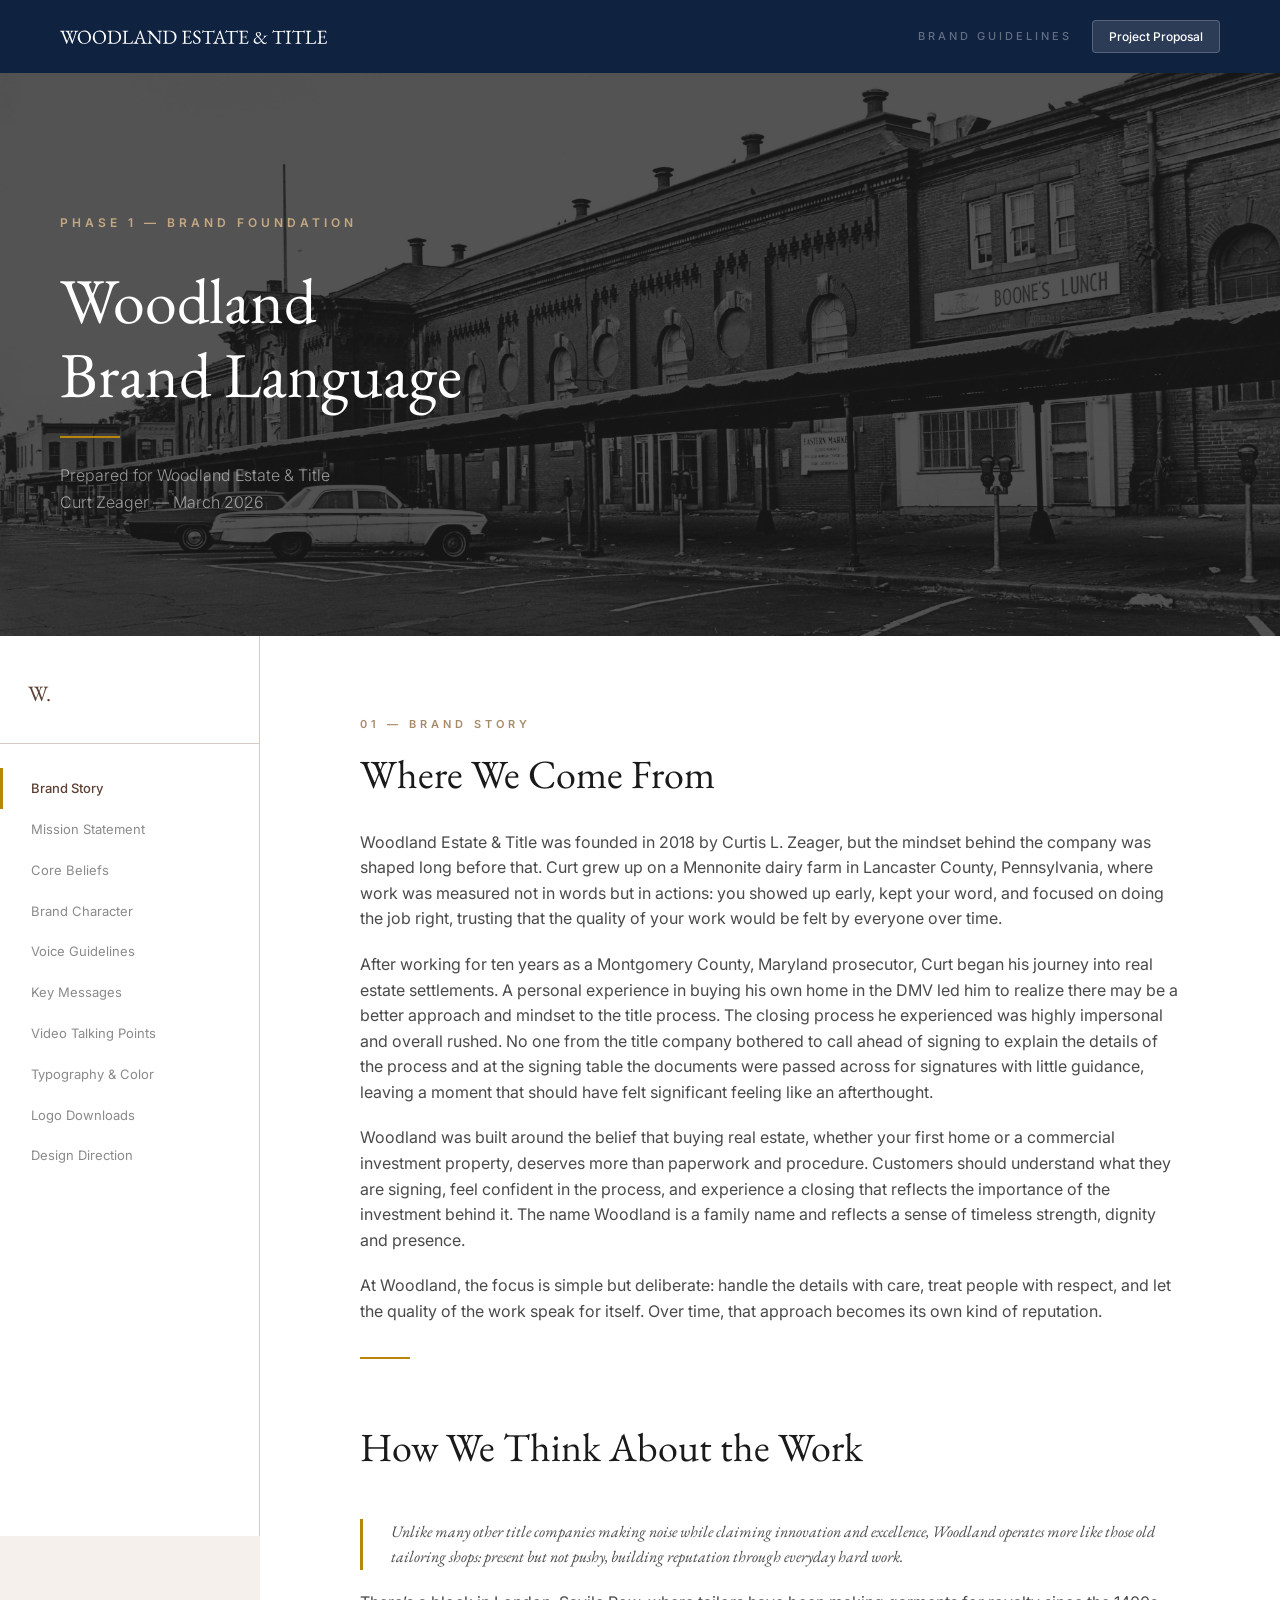
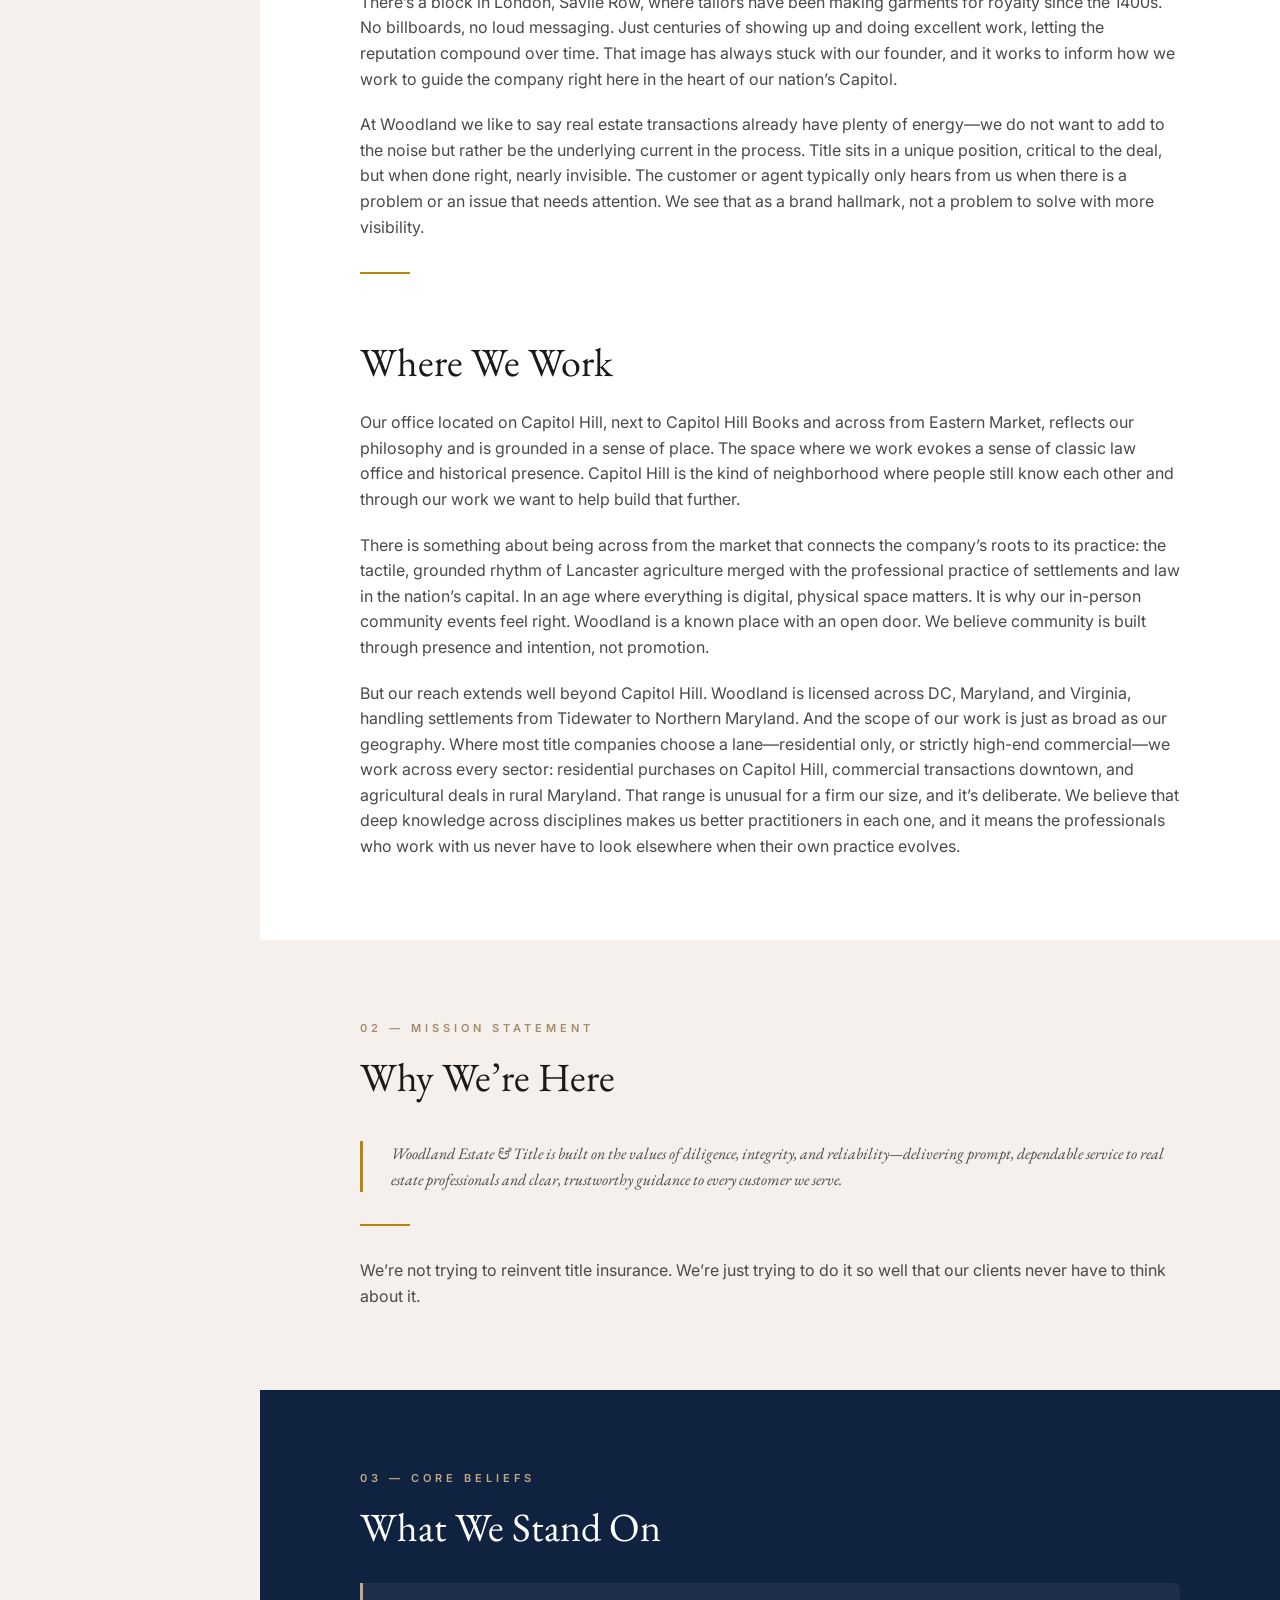
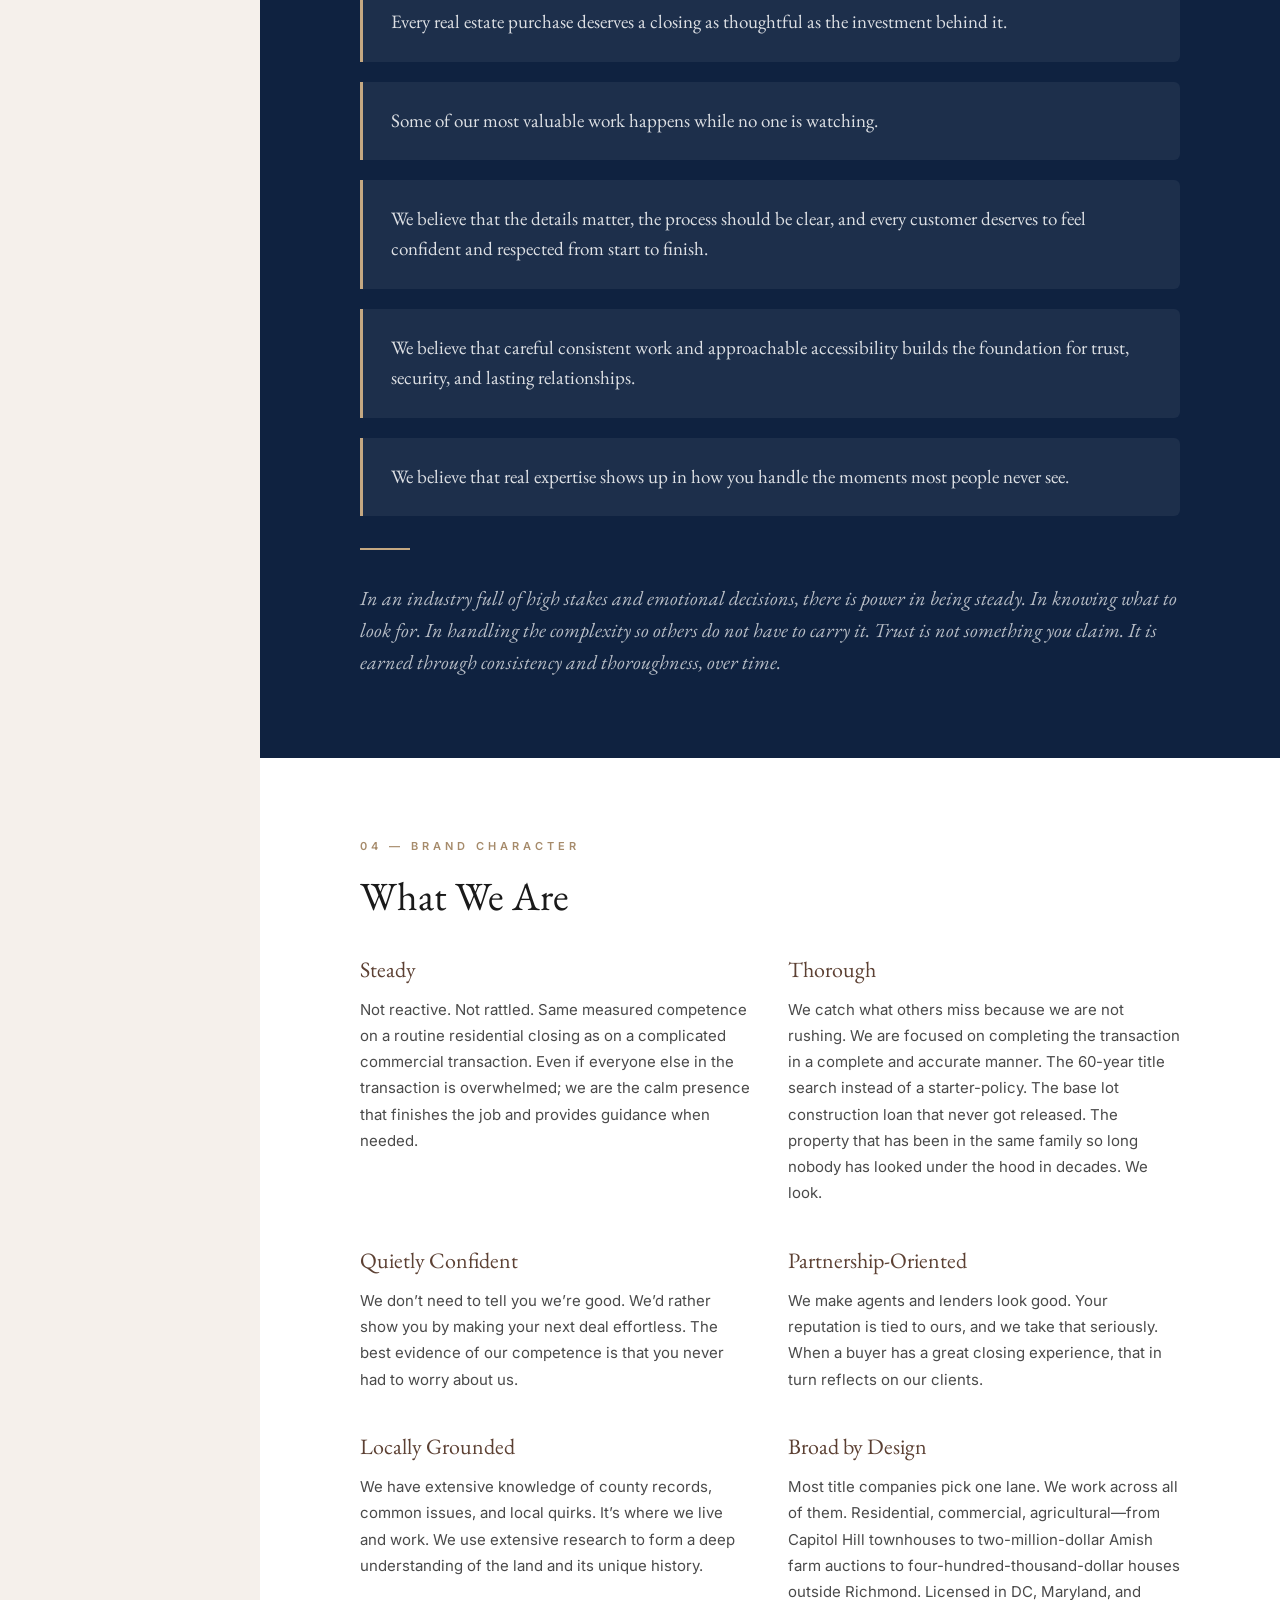
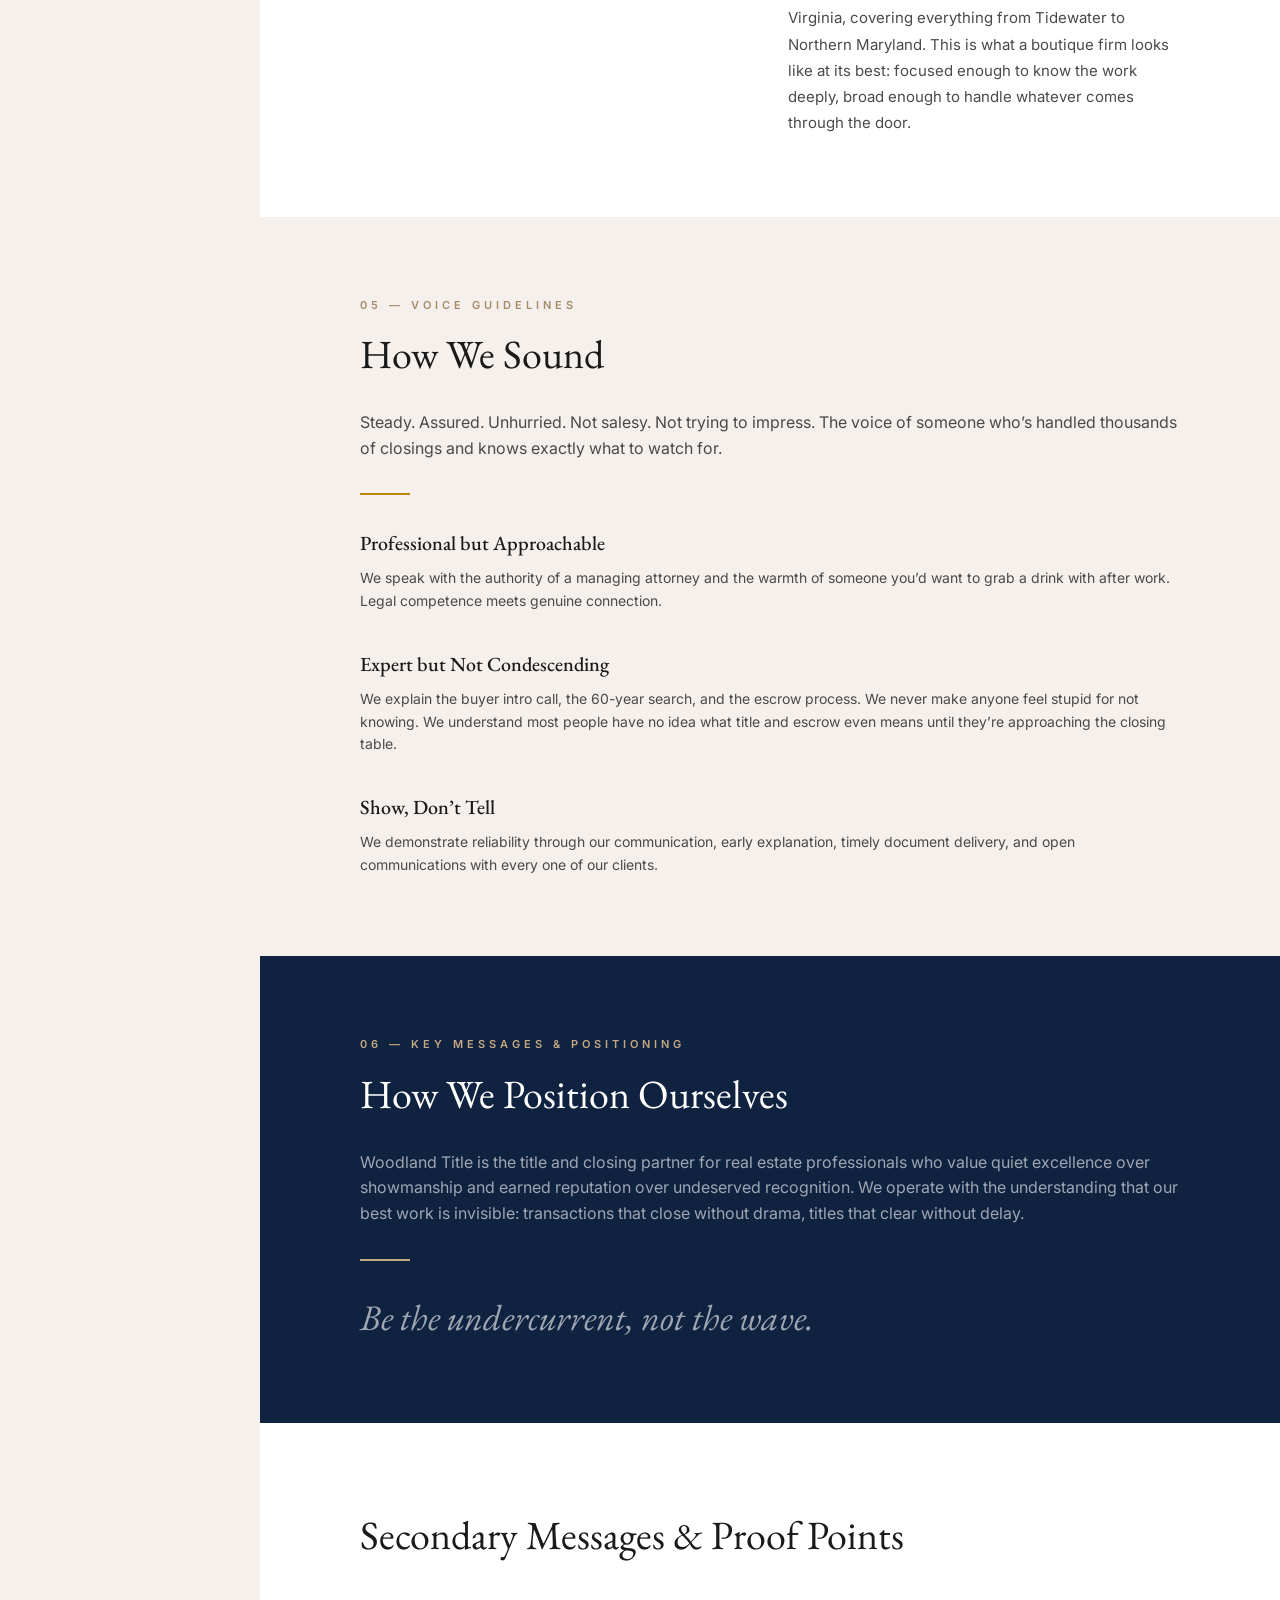
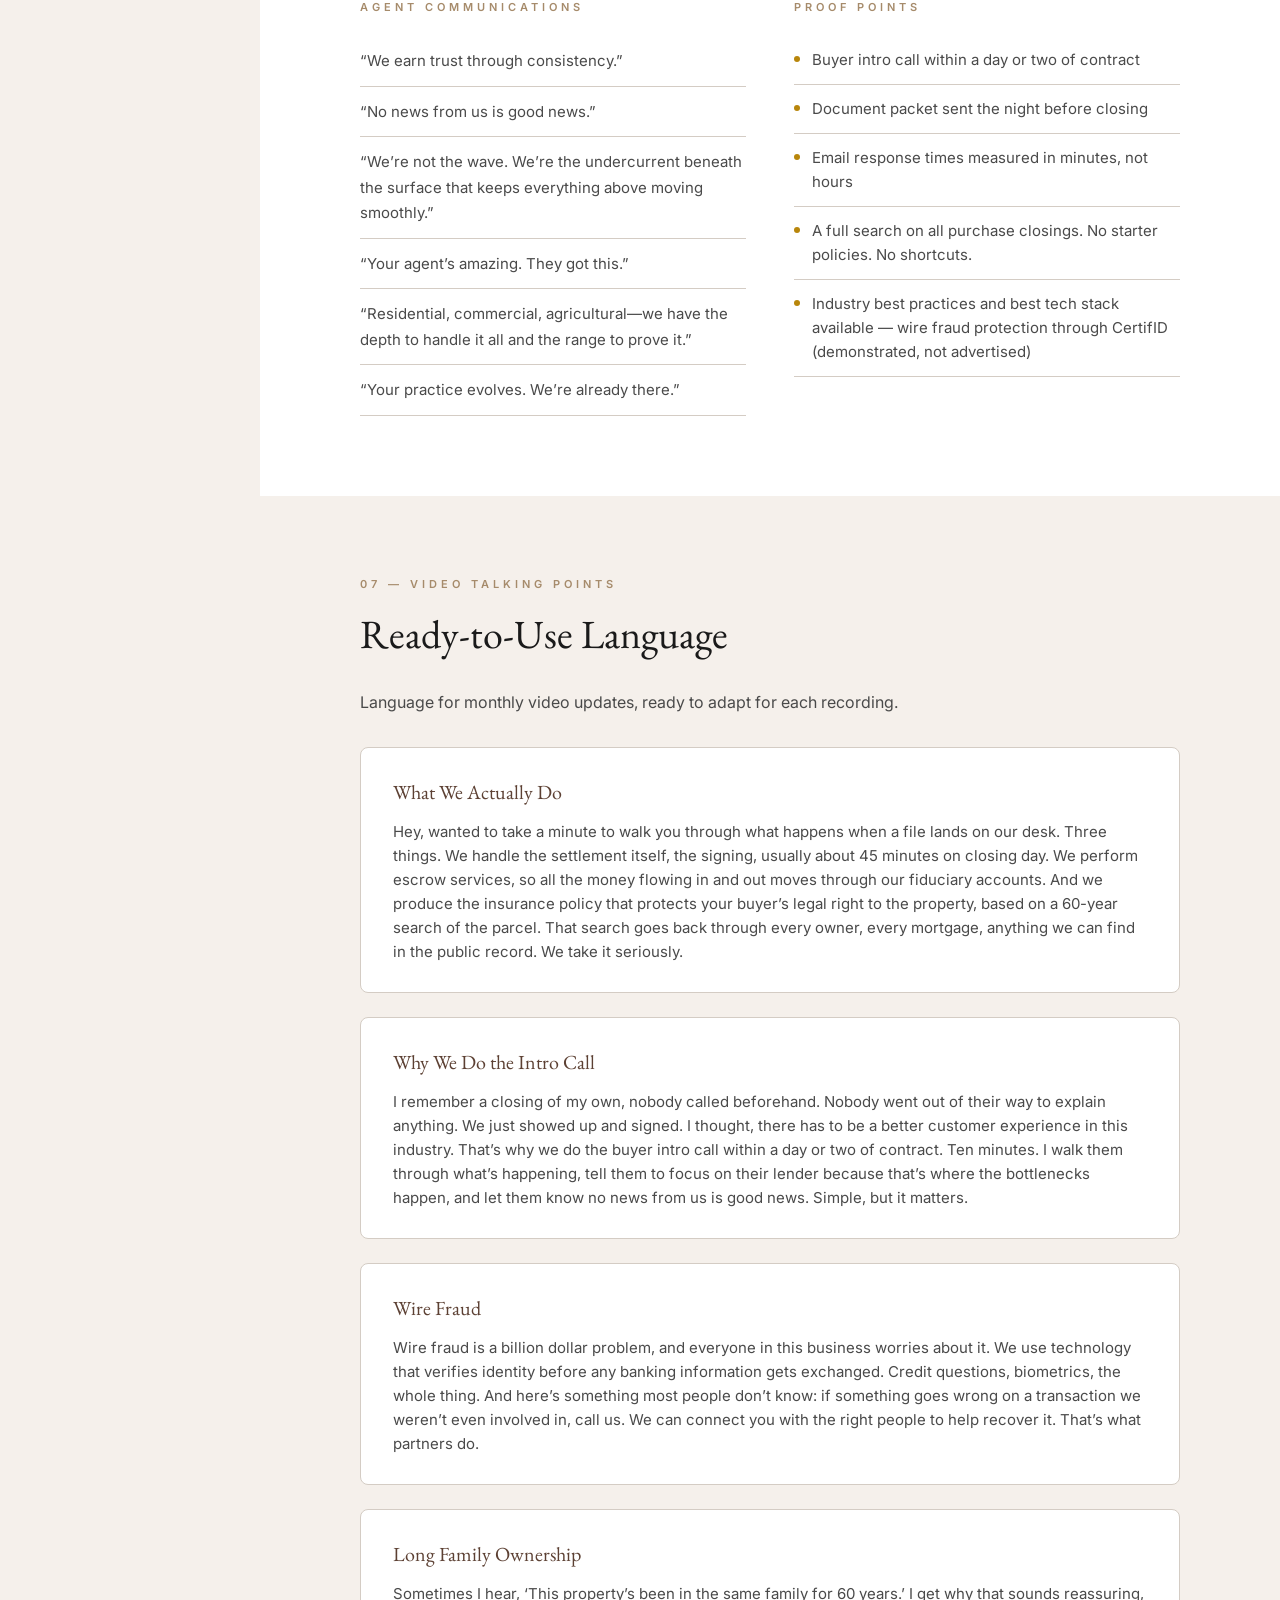
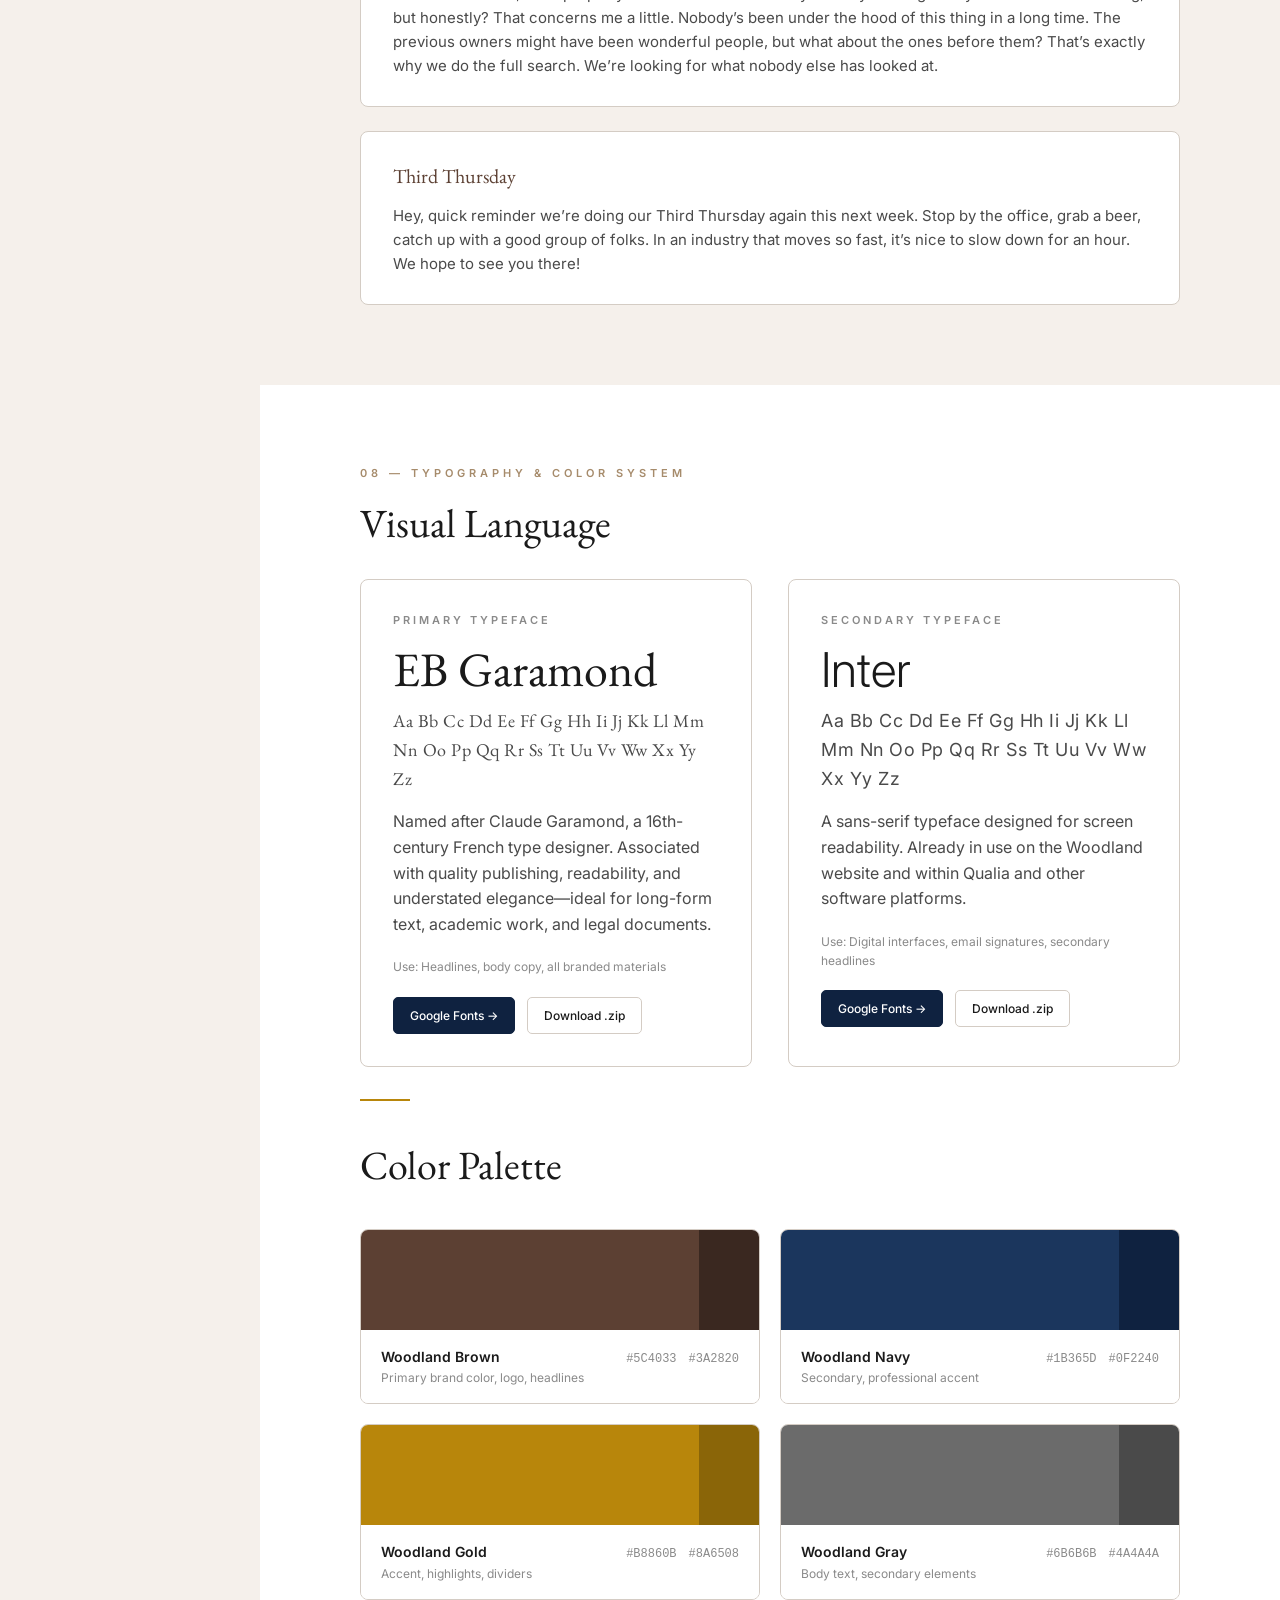
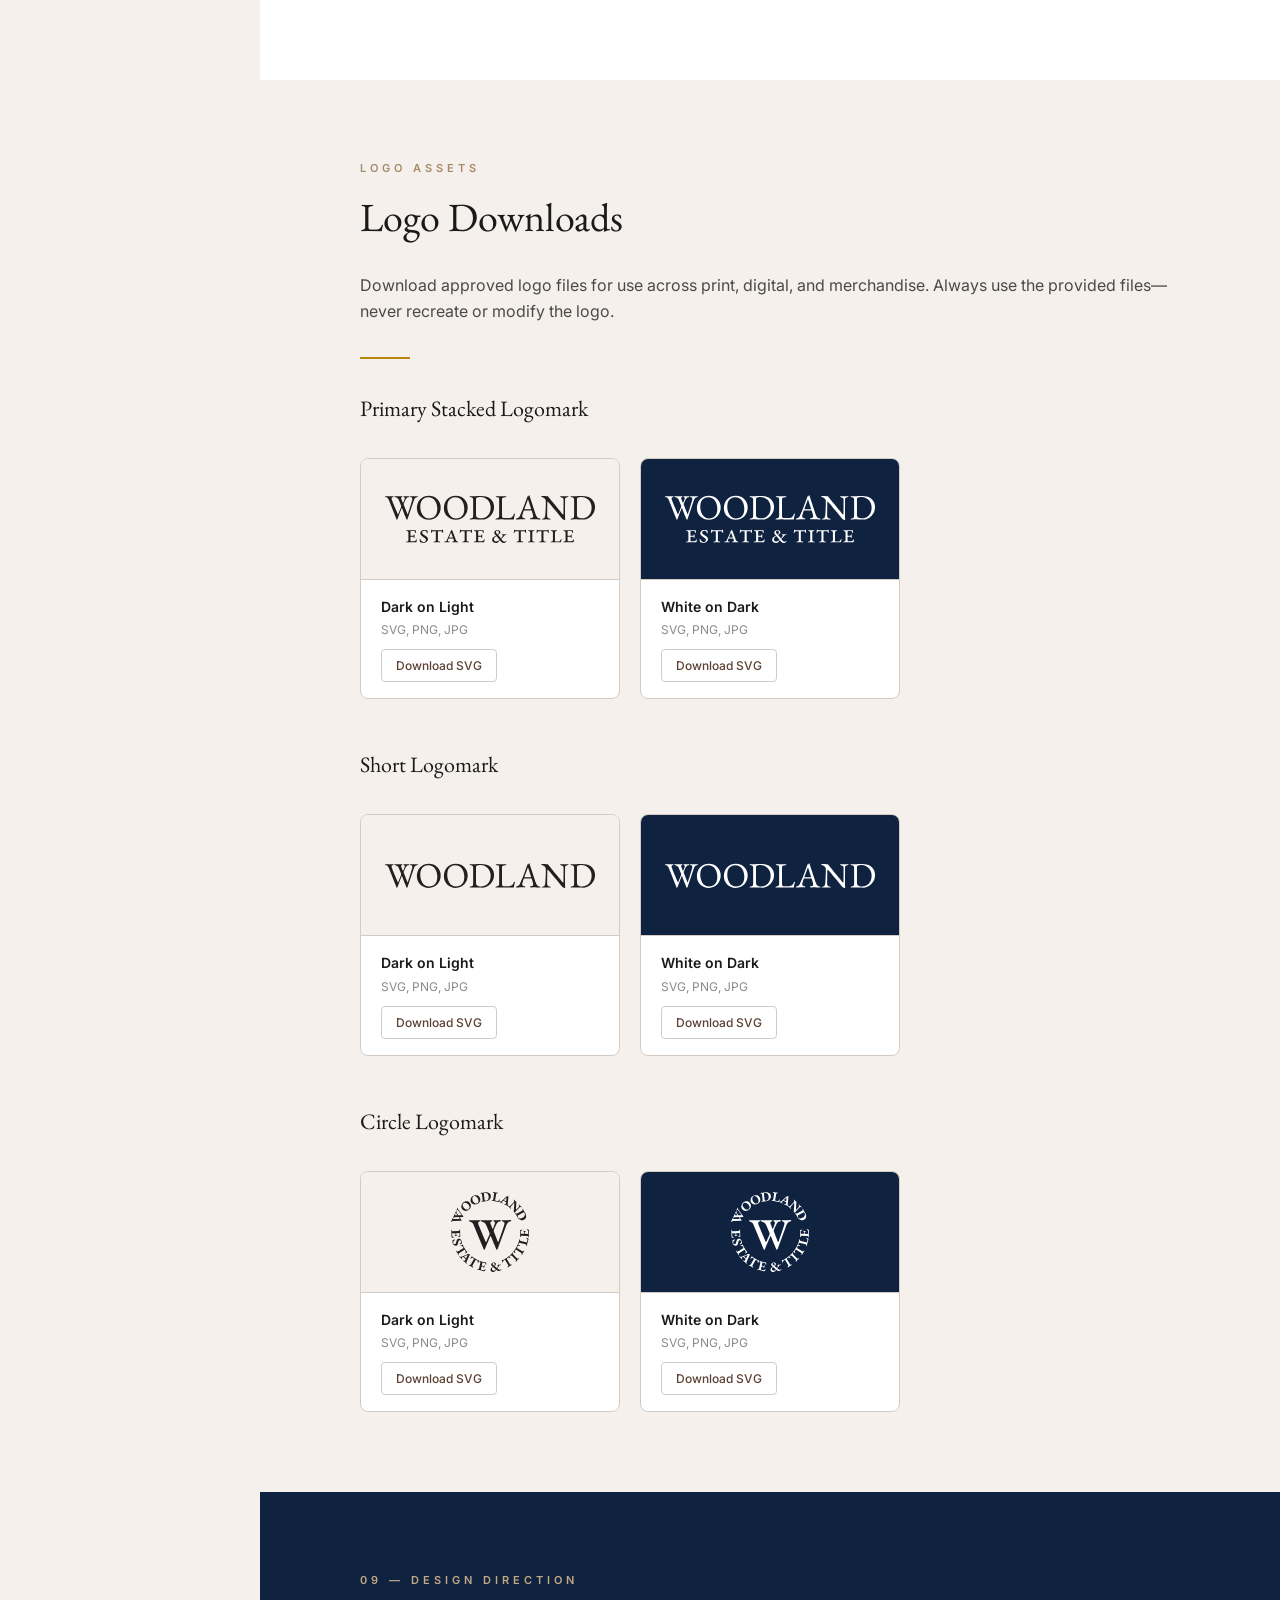
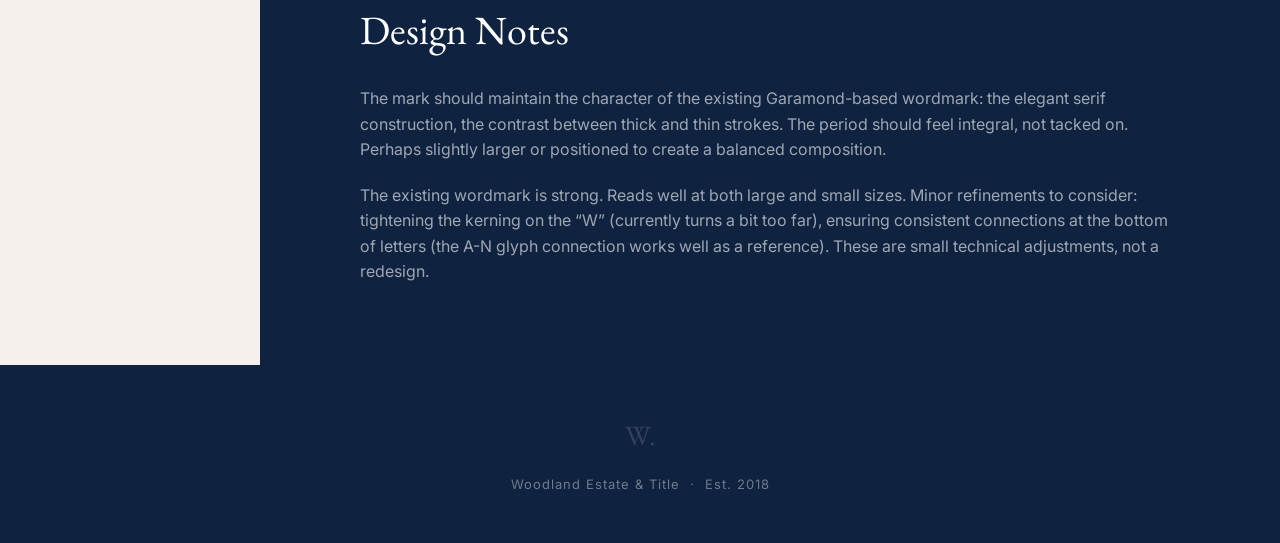
==== brand.html @ 0b13b4d1 "Add brand language page (unlinked)" ====
<!DOCTYPE html>
<html lang="en">
<head>
  <meta charset="UTF-8">
  <meta name="viewport" content="width=device-width, initial-scale=1.0">
  <title>Woodland Brand Language</title>
  <link rel="preconnect" href="https://fonts.googleapis.com">
  <link rel="preconnect" href="https://fonts.gstatic.com" crossorigin>
  <link href="https://fonts.googleapis.com/css2?family=EB+Garamond:ital,wght@0,400;0,500;0,600;0,700;1,400;1,500&family=Inter:wght@300;400;500;600;700&display=swap" rel="stylesheet">
  <style>
    * { margin: 0; padding: 0; box-sizing: border-box; }

    :root {
      --brown: #5C4033;
      --navy: #1B365D;
      --navy-dark: #0F2240;
      --gold: #B8860B;
      --gray: #6B6B6B;
      --bg-cream: #F5F0EB;
      --bg-white: #FFFFFF;
      --bg-dark: #0F2240;
      --bg-warm: #E8E0D8;
      --accent: #C4A882;
      --accent-dark: #A68B6B;
      --text-dark: #1A1A1A;
      --text-medium: #4A4A4A;
      --text-light: #8A8A8A;
      --text-white: #FFFFFF;
      --border: #D4CCC4;
      --serif: 'EB Garamond', Georgia, serif;
      --sans: 'Inter', -apple-system, sans-serif;
      --nav-width: 260px;
      --content-max: 820px;
    }

    html { scroll-behavior: smooth; }

    body {
      font-family: var(--sans);
      color: var(--text-dark);
      background: var(--bg-cream);
      line-height: 1.6;
    }

    /* ─── TOP HEADER ─── */
    .top-header {
      background: var(--bg-dark);
      padding: 20px 60px;
      display: flex;
      align-items: center;
      justify-content: space-between;
    }
    .top-header img {
      height: 14px;
      width: auto;
    }
    .top-header-tag {
      font-size: 11px;
      font-weight: 500;
      letter-spacing: 3px;
      text-transform: uppercase;
      color: rgba(255,255,255,0.35);
    }

    /* ─── HERO ─── */
    .hero {
      position: relative;
      color: var(--text-white);
      padding: 140px 60px 120px;
      overflow: hidden;
      min-height: 480px;
      display: flex;
      align-items: flex-end;
    }
    .hero-bg {
      position: absolute;
      inset: 0;
      background: url('assets/eastern-market.jpeg') center center / cover no-repeat;
      z-index: 0;
    }
    .hero-overlay {
      position: absolute;
      inset: 0;
      background: rgba(26, 26, 26, 0.75);
      z-index: 1;
    }
    .hero-inner {
      max-width: 900px;
      position: relative;
      z-index: 2;
    }
    .hero-tag {
      font-family: var(--sans);
      font-size: 12px;
      font-weight: 600;
      letter-spacing: 4px;
      text-transform: uppercase;
      color: var(--accent);
      margin-bottom: 32px;
    }
    .hero h1 {
      font-family: var(--serif);
      font-size: 64px;
      font-weight: 400;
      line-height: 1.15;
      margin-bottom: 24px;
    }
    .hero-divider {
      width: 60px;
      height: 2px;
      background: var(--gold);
      margin-bottom: 24px;
    }
    .hero-sub {
      font-size: 16px;
      font-weight: 300;
      color: rgba(255,255,255,0.55);
      line-height: 1.7;
    }

    /* ─── LAYOUT ─── */
    .page-wrap {
      display: flex;
      min-height: 100vh;
    }

    /* ─── SIDE NAV ─── */
    .side-nav {
      width: var(--nav-width);
      flex-shrink: 0;
      background: var(--bg-white);
      border-right: 1px solid var(--border);
      position: sticky;
      top: 0;
      height: 100vh;
      overflow-y: auto;
      padding: 40px 0;
    }
    .side-nav-brand {
      padding: 0 28px 32px;
      border-bottom: 1px solid var(--border);
      margin-bottom: 24px;
    }
    .side-nav-brand span {
      font-family: var(--serif);
      font-size: 22px;
      color: var(--brown);
    }
    .side-nav a {
      display: block;
      padding: 10px 28px;
      font-size: 13px;
      font-weight: 400;
      color: var(--text-light);
      text-decoration: none;
      transition: color 0.2s, border-left 0.2s;
      border-left: 3px solid transparent;
    }
    .side-nav a:hover {
      color: var(--text-dark);
    }
    .side-nav a.active {
      color: var(--brown);
      font-weight: 500;
      border-left-color: var(--gold);
    }

    /* ─── MAIN CONTENT ─── */
    .main-content {
      flex: 1;
      min-width: 0;
    }

    /* ─── SECTIONS ─── */
    .section {
      padding: 80px 60px;
    }
    .section-inner {
      max-width: var(--content-max);
      margin: 0 auto;
    }
    .section-alt {
      background: var(--bg-white);
    }
    .section-dark {
      background: var(--bg-dark);
      color: var(--text-white);
    }
    .section-warm {
      background: var(--bg-warm);
    }
    .section-tag {
      font-size: 11px;
      font-weight: 600;
      letter-spacing: 4px;
      text-transform: uppercase;
      color: var(--accent-dark);
      margin-bottom: 16px;
    }
    .section-dark .section-tag {
      color: var(--accent);
    }
    .section h2 {
      font-family: var(--serif);
      font-size: 40px;
      font-weight: 400;
      line-height: 1.2;
      margin-bottom: 32px;
      color: var(--text-dark);
    }
    .section-dark h2 {
      color: var(--text-white);
    }
    .section h3 {
      font-family: var(--serif);
      font-size: 40px;
      font-weight: 400;
      margin-bottom: 16px;
      color: var(--text-dark);
    }
    .section-dark h3 {
      color: var(--text-white);
    }
    .section p {
      font-size: 16px;
      line-height: 1.6;
      color: var(--text-medium);
      margin-bottom: 20px;
    }
    .section-dark p {
      color: rgba(255,255,255,0.6);
    }
    .section p:last-child {
      margin-bottom: 0;
    }

    .divider {
      width: 50px;
      height: 2px;
      background: var(--gold);
      margin: 32px 0;
    }
    .section-dark .divider {
      background: var(--accent);
    }

    /* ─── SUBSECTIONS ─── */
    .subsection {
      margin-top: 56px;
    }
    .subsection:first-of-type {
      margin-top: 0;
    }

    /* ─── PULL QUOTE ─── */
    .pull-quote {
      font-family: var(--serif);
      font-size: 34px;
      font-style: italic;
      line-height: 1.5;
      color: var(--brown);
      border-left: 3px solid var(--gold);
      padding-left: 28px;
      margin: 40px 0;
    }
    .section-dark .pull-quote {
      color: var(--accent);
      border-left-color: var(--accent);
    }

    /* ─── BELIEF CARDS ─── */
    .belief-card {
      background: rgba(255,255,255,0.06);
      border-left: 3px solid var(--accent);
      padding: 24px 28px;
      margin-bottom: 20px;
      border-radius: 0 6px 6px 0;
    }
    .belief-card p {
      font-family: var(--serif);
      font-size: 19px;
      line-height: 1.6;
      color: rgba(255,255,255,0.85);
      margin: 0;
    }

    /* ─── CHARACTER GRID ─── */
    .char-grid {
      display: grid;
      grid-template-columns: 1fr 1fr;
      gap: 36px;
      margin-top: 32px;
    }
    .char-card h4 {
      font-family: var(--serif);
      font-size: 22px;
      font-weight: 400;
      color: var(--brown);
      margin-bottom: 10px;
    }
    .char-card p {
      font-size: 15px;
      line-height: 1.75;
      color: var(--text-medium);
      margin: 0;
    }

    /* ─── NOT CARDS ─── */
    .not-grid {
      display: grid;
      grid-template-columns: 1fr 1fr 1fr;
      gap: 28px;
      margin-top: 32px;
    }
    .not-card {
      background: var(--bg-white);
      border: 1px solid var(--border);
      border-radius: 8px;
      padding: 32px 28px;
    }
    .not-card h4 {
      font-family: var(--serif);
      font-size: 20px;
      font-weight: 400;
      color: var(--brown);
      margin-bottom: 12px;
    }
    .not-card p {
      font-size: 15px;
      line-height: 1.75;
      color: var(--text-medium);
      margin: 0;
    }

    /* ─── VOICE PRINCIPLES ─── */
    .voice-principle {
      margin-bottom: 36px;
    }
    .voice-principle:last-child {
      margin-bottom: 0;
    }
    .voice-principle h4 {
      font-family: var(--serif);
      font-size: 20px;
      font-weight: 500;
      color: var(--text-dark);
      margin-bottom: 8px;
    }
    .voice-principle p {
      font-size: 14px;
      margin: 0;
    }

    /* ─── VOCAB TABLE ─── */
    .vocab-table {
      width: 100%;
      border-collapse: collapse;
      margin-top: 24px;
    }
    .vocab-table th {
      text-align: left;
      font-size: 11px;
      font-weight: 600;
      letter-spacing: 3px;
      text-transform: uppercase;
      color: var(--text-light);
      padding: 12px 0;
      border-bottom: 2px solid var(--border);
    }
    .vocab-table td {
      padding: 16px 0;
      border-bottom: 1px solid var(--border);
      font-size: 15px;
    }
    .vocab-table td:first-child {
      color: var(--text-light);
      text-decoration: line-through;
      padding-right: 40px;
    }
    .vocab-table td:last-child {
      color: var(--brown);
      font-weight: 500;
    }
    .vocab-table .arrow {
      color: var(--gold);
      padding: 16px 20px;
      border-bottom: 1px solid var(--border);
      font-size: 14px;
    }

    /* ─── POSITIONING LINES ─── */
    .pos-line {
      font-family: var(--serif);
      font-size: 24px;
      line-height: 1.5;
      color: rgba(255,255,255,0.85);
      padding: 16px 0;
      border-bottom: 1px solid rgba(255,255,255,0.08);
    }
    .pos-line:last-child {
      border-bottom: none;
    }

    /* ─── SECONDARY / PROOF ─── */
    .two-col {
      display: grid;
      grid-template-columns: 1fr 1fr;
      gap: 48px;
      margin-top: 32px;
    }
    .msg-item {
      font-size: 15px;
      color: var(--text-medium);
      padding: 12px 0;
      border-bottom: 1px solid var(--border);
      line-height: 1.7;
    }
    .proof-item {
      display: flex;
      align-items: flex-start;
      gap: 12px;
      padding: 12px 0;
      font-size: 15px;
      color: var(--text-medium);
      border-bottom: 1px solid var(--border);
      line-height: 1.6;
    }
    .proof-dot {
      width: 6px;
      height: 6px;
      background: var(--gold);
      border-radius: 50%;
      flex-shrink: 0;
      margin-top: 8px;
    }

    /* ─── VIDEO CARDS ─── */
    .video-cards {
      display: flex;
      flex-direction: column;
      gap: 24px;
      margin-top: 32px;
    }
    .video-card {
      background: var(--bg-white);
      border: 1px solid var(--border);
      border-radius: 8px;
      padding: 28px 32px;
    }
    .video-card h4 {
      font-family: var(--serif);
      font-size: 20px;
      font-weight: 400;
      color: var(--brown);
      margin-bottom: 12px;
    }
    .video-card p {
      font-size: 15px;
      line-height: 1.6;
      color: var(--text-medium);
      margin: 0;
    }

    /* ─── TYPOGRAPHY SPECIMENS ─── */
    .type-grid {
      display: grid;
      grid-template-columns: 1fr 1fr;
      gap: 36px;
    }
    .type-specimen {
      background: var(--bg-white);
      border: 1px solid var(--border);
      border-radius: 8px;
      padding: 32px;
    }
    .type-specimen-name {
      font-size: 11px;
      font-weight: 600;
      letter-spacing: 3px;
      text-transform: uppercase;
      color: var(--text-light);
      margin-bottom: 12px;
    }
    .type-specimen-sample {
      font-size: 48px;
      line-height: 1.2;
      color: var(--text-dark);
      margin-bottom: 8px;
    }
    .type-specimen-alphabet {
      font-size: 18px;
      line-height: 1.6;
      color: var(--text-medium);
      margin-bottom: 16px;
      letter-spacing: 0.5px;
    }
    .type-specimen-body {
      font-size: 15px;
      line-height: 1.6;
      color: var(--text-medium);
    }
    .type-specimen-actions {
      display: flex;
      gap: 12px;
      margin-top: 20px;
    }
    .type-btn {
      display: inline-flex;
      align-items: center;
      gap: 6px;
      font-size: 12px;
      font-weight: 500;
      text-decoration: none;
      padding: 8px 16px;
      border-radius: 5px;
      transition: background 0.2s, border-color 0.2s;
    }
    .type-btn-primary {
      background: var(--bg-dark);
      color: var(--text-white);
      border: 1px solid var(--bg-dark);
    }
    .type-btn-primary:hover {
      background: var(--navy);
    }
    .type-btn-secondary {
      background: transparent;
      color: var(--text-dark);
      border: 1px solid var(--border);
    }
    .type-btn-secondary:hover {
      border-color: var(--text-medium);
    }

    /* ─── COLOR SWATCHES ─── */
    .color-grid {
      display: grid;
      grid-template-columns: 1fr 1fr;
      gap: 20px;
      margin-top: 32px;
    }
    .color-swatch {
      border-radius: 8px;
      overflow: hidden;
      border: 1px solid var(--border);
    }
    .color-swatch-blocks {
      display: flex;
    }
    .color-swatch-primary {
      flex: 1;
      height: 100px;
      cursor: pointer;
      position: relative;
      transition: opacity 0.15s;
    }
    .color-swatch-primary:hover { opacity: 0.85; }
    .color-swatch-dark {
      width: 60px;
      height: 100px;
      cursor: pointer;
      position: relative;
      transition: opacity 0.15s;
    }
    .color-swatch-dark:hover { opacity: 0.85; }
    .color-swatch-primary .copied-tip,
    .color-swatch-dark .copied-tip {
      position: absolute;
      top: 50%;
      left: 50%;
      transform: translate(-50%, -50%);
      background: rgba(255,255,255,0.95);
      color: var(--text-dark);
      font-size: 11px;
      font-weight: 600;
      padding: 4px 10px;
      border-radius: 4px;
      opacity: 0;
      pointer-events: none;
      transition: opacity 0.2s;
    }
    .color-swatch-primary .copied-tip.show,
    .color-swatch-dark .copied-tip.show {
      opacity: 1;
    }
    .color-swatch-info {
      background: var(--bg-white);
      padding: 16px 20px;
      display: flex;
      justify-content: space-between;
      align-items: baseline;
    }
    .color-swatch-name {
      font-weight: 600;
      font-size: 14px;
      color: var(--text-dark);
    }
    .color-swatch-use {
      font-size: 12px;
      color: var(--text-light);
    }
    .color-swatch-hexes {
      text-align: right;
      display: flex;
      gap: 12px;
    }
    .color-swatch-hex {
      font-size: 12px;
      color: var(--text-light);
      font-family: 'SF Mono', 'Fira Code', monospace;
      cursor: pointer;
    }
    .color-swatch-hex:hover {
      color: var(--text-dark);
    }

    /* ─── LOGO DOWNLOADS ─── */
    .download-grid {
      display: grid;
      grid-template-columns: 1fr 1fr 1fr;
      gap: 20px;
      margin-top: 32px;
    }
    .download-card {
      background: var(--bg-white);
      border: 1px solid var(--border);
      border-radius: 8px;
      overflow: hidden;
      transition: box-shadow 0.2s;
    }
    .download-card:hover {
      box-shadow: 0 4px 16px rgba(0,0,0,0.08);
    }
    .download-preview {
      height: 120px;
      display: flex;
      align-items: center;
      justify-content: center;
      font-family: var(--serif);
      font-size: 14px;
      color: var(--text-light);
    }
    .download-preview.dark-bg {
      background: var(--bg-dark);
      color: rgba(255,255,255,0.4);
    }
    .download-preview.light-bg {
      background: var(--bg-cream);
    }
    .download-info {
      padding: 16px 20px;
      border-top: 1px solid var(--border);
    }
    .download-info h4 {
      font-size: 14px;
      font-weight: 600;
      color: var(--text-dark);
      margin-bottom: 4px;
    }
    .download-info p {
      font-size: 12px;
      color: var(--text-light);
      margin: 0;
      line-height: 1.4;
    }
    .download-btn {
      display: inline-block;
      margin-top: 10px;
      font-size: 12px;
      font-weight: 500;
      color: var(--brown);
      text-decoration: none;
      border: 1px solid var(--border);
      padding: 6px 14px;
      border-radius: 4px;
      transition: background 0.2s, border-color 0.2s;
    }
    .download-btn:hover {
      background: var(--bg-cream);
      border-color: var(--brown);
    }

    /* ─── FOOTER ─── */
    .footer {
      background: var(--bg-dark);
      color: rgba(255,255,255,0.4);
      text-align: center;
      padding: 48px 60px;
      font-size: 13px;
      letter-spacing: 1px;
    }
    .footer-mark {
      font-family: var(--serif);
      font-size: 28px;
      color: rgba(255,255,255,0.15);
      margin-bottom: 16px;
    }

    /* ─── RESPONSIVE ─── */
    @media (max-width: 1024px) {
      .top-header { padding: 16px 24px; }
      .side-nav { display: none; }
      .section { padding: 60px 32px; }
      .hero { padding: 80px 32px 72px; }
      .hero h1 { font-size: 44px; }
      .hero-mark { font-size: 180px; right: 20px; }
      .char-grid { grid-template-columns: 1fr; }
      .not-grid { grid-template-columns: 1fr; }
      .two-col { grid-template-columns: 1fr; }
      .type-grid { grid-template-columns: 1fr; }
      .color-grid { grid-template-columns: 1fr; }
      .download-grid { grid-template-columns: 1fr; }
    }
  </style>
</head>
<body>

  <!-- ─── TOP HEADER ─── -->
  <div class="top-header">
    <img src="assets/woodland-logo-full.svg" alt="Woodland Estate & Title">
    <div style="display: flex; align-items: center; gap: 20px;">
      <span class="top-header-tag">Brand Guidelines</span>
      <a href="https://woodlandtitleproposal.netlify.app/" target="_blank" style="font-size: 12px; font-weight: 500; color: var(--text-white); background: rgba(255,255,255,0.12); border: 1px solid rgba(255,255,255,0.2); padding: 6px 16px; border-radius: 4px; text-decoration: none; transition: background 0.2s;">Project Proposal</a>
    </div>
  </div>

  <!-- ─── HERO ─── -->
  <header class="hero">
    <div class="hero-bg"></div>
    <div class="hero-overlay"></div>
    <div class="hero-inner">
      <div class="hero-tag">Phase 1 &mdash; Brand Foundation</div>
      <h1>Woodland<br>Brand Language</h1>
      <div class="hero-divider"></div>
      <p class="hero-sub">Prepared for Woodland Estate &amp; Title<br>Curt Zeager &mdash; March 2026</p>
    </div>
  </header>

  <div class="page-wrap">

    <!-- ─── SIDE NAV ─── -->
    <nav class="side-nav">
      <div class="side-nav-brand"><span>W.</span></div>
      <a href="#brand-story" class="active">Brand Story</a>
      <a href="#mission">Mission Statement</a>
      <a href="#beliefs">Core Beliefs</a>
      <a href="#character">Brand Character</a>
      <a href="#voice">Voice Guidelines</a>
      <a href="#positioning">Key Messages</a>
      <a href="#video">Video Talking Points</a>
      <a href="#typography">Typography &amp; Color</a>
      <a href="#logos">Logo Downloads</a>
      <a href="#design-direction">Design Direction</a>
    </nav>

    <!-- ─── MAIN ─── -->
    <main class="main-content">

      <!-- ─── 1. BRAND STORY ─── -->
      <section id="brand-story" class="section section-alt">
        <div class="section-inner">
          <div class="section-tag">01 &mdash; Brand Story</div>
          <h2>Where We Come From</h2>
          <p>Woodland Estate &amp; Title was founded in 2018 by Curtis L. Zeager, but the mindset behind the company was shaped long before that. Curt grew up on a Mennonite dairy farm in Lancaster County, Pennsylvania, where work was measured not in words but in actions: you showed up early, kept your word, and focused on doing the job right, trusting that the quality of your work would be felt by everyone over time.</p>
          <p>After working for ten years as a Montgomery County, Maryland prosecutor, Curt began his journey into real estate settlements. A personal experience in buying his own home in the DMV led him to realize there may be a better approach and mindset to the title process. The closing process he experienced was highly impersonal and overall rushed. No one from the title company bothered to call ahead of signing to explain the details of the process and at the signing table the documents were passed across for signatures with little guidance, leaving a moment that should have felt significant feeling like an afterthought.</p>
          <p>Woodland was built around the belief that buying real estate, whether your first home or a commercial investment property, deserves more than paperwork and procedure. Customers should understand what they are signing, feel confident in the process, and experience a closing that reflects the importance of the investment behind it. The name Woodland is a family name and reflects a sense of timeless strength, dignity and presence.</p>
          <p>At Woodland, the focus is simple but deliberate: handle the details with care, treat people with respect, and let the quality of the work speak for itself. Over time, that approach becomes its own kind of reputation.</p>

          <div class="divider"></div>

          <div class="subsection">
            <h3>How We Think About the Work</h3>
            <p class="pull-quote">Unlike many other title companies making noise while claiming innovation and excellence, Woodland operates more like those old tailoring shops: present but not pushy, building reputation through everyday hard work.</p>
            <p>There&rsquo;s a block in London, Savile Row, where tailors have been making garments for royalty since the 1400s. No billboards, no loud messaging. Just centuries of showing up and doing excellent work, letting the reputation compound over time. That image has always stuck with our founder, and it works to inform how we work to guide the company right here in the heart of our nation&rsquo;s Capitol.</p>
            <p>At Woodland we like to say real estate transactions already have plenty of energy&mdash;we do not want to add to the noise but rather be the underlying current in the process. Title sits in a unique position, critical to the deal, but when done right, nearly invisible. The customer or agent typically only hears from us when there is a problem or an issue that needs attention. We see that as a brand hallmark, not a problem to solve with more visibility.</p>
          </div>

          <div class="divider"></div>

          <div class="subsection">
            <h3>Where We Work</h3>
            <p>Our office located on Capitol Hill, next to Capitol Hill Books and across from Eastern Market, reflects our philosophy and is grounded in a sense of place. The space where we work evokes a sense of classic law office and historical presence. Capitol Hill is the kind of neighborhood where people still know each other and through our work we want to help build that further.</p>
            <p>There is something about being across from the market that connects the company&rsquo;s roots to its practice: the tactile, grounded rhythm of Lancaster agriculture merged with the professional practice of settlements and law in the nation&rsquo;s capital. In an age where everything is digital, physical space matters. It is why our in-person community events feel right. Woodland is a known place with an open door. We believe community is built through presence and intention, not promotion.</p>
            <p>But our reach extends well beyond Capitol Hill. Woodland is licensed across DC, Maryland, and Virginia, handling settlements from Tidewater to Northern Maryland. And the scope of our work is just as broad as our geography. Where most title companies choose a lane&mdash;residential only, or strictly high-end commercial&mdash;we work across every sector: residential purchases on Capitol Hill, commercial transactions downtown, and agricultural deals in rural Maryland. That range is unusual for a firm our size, and it&rsquo;s deliberate. We believe that deep knowledge across disciplines makes us better practitioners in each one, and it means the professionals who work with us never have to look elsewhere when their own practice evolves.</p>
          </div>
        </div>
      </section>

      <!-- ─── 2. MISSION ─── -->
      <section id="mission" class="section">
        <div class="section-inner">
          <div class="section-tag">02 &mdash; Mission Statement</div>
          <h2>Why We&rsquo;re Here</h2>
          <p class="pull-quote">Woodland Estate &amp; Title is built on the values of diligence, integrity, and reliability&mdash;delivering prompt, dependable service to real estate professionals and clear, trustworthy guidance to every customer we serve.</p>
          <div class="divider"></div>
          <p>We&rsquo;re not trying to reinvent title insurance. We&rsquo;re just trying to do it so well that our clients never have to think about it.</p>
        </div>
      </section>

      <!-- ─── 3. CORE BELIEFS ─── -->
      <section id="beliefs" class="section section-dark">
        <div class="section-inner">
          <div class="section-tag">03 &mdash; Core Beliefs</div>
          <h2>What We Stand On</h2>

          <div class="belief-card">
            <p>Every real estate purchase deserves a closing as thoughtful as the investment behind it.</p>
          </div>
          <div class="belief-card">
            <p>Some of our most valuable work happens while no one is watching.</p>
          </div>
          <div class="belief-card">
            <p>We believe that the details matter, the process should be clear, and every customer deserves to feel confident and respected from start to finish.</p>
          </div>
          <div class="belief-card">
            <p>We believe that careful consistent work and approachable accessibility builds the foundation for trust, security, and lasting relationships.</p>
          </div>
          <div class="belief-card">
            <p>We believe that real expertise shows up in how you handle the moments most people never see.</p>
          </div>

          <div class="divider"></div>

          <p style="font-family: var(--serif); font-size: 20px; line-height: 1.6; color: rgba(255,255,255,0.7); font-style: italic;">In an industry full of high stakes and emotional decisions, there is power in being steady. In knowing what to look for. In handling the complexity so others do not have to carry it. Trust is not something you claim. It is earned through consistency and thoroughness, over time.</p>
        </div>
      </section>

      <!-- ─── 4. BRAND CHARACTER ─── -->
      <section id="character" class="section section-alt">
        <div class="section-inner">
          <div class="section-tag">04 &mdash; Brand Character</div>
          <h2>What We Are</h2>

          <div class="char-grid">
            <div class="char-card">
              <h4>Steady</h4>
              <p>Not reactive. Not rattled. Same measured competence on a routine residential closing as on a complicated commercial transaction. Even if everyone else in the transaction is overwhelmed; we are the calm presence that finishes the job and provides guidance when needed.</p>
            </div>
            <div class="char-card">
              <h4>Thorough</h4>
              <p>We catch what others miss because we are not rushing. We are focused on completing the transaction in a complete and accurate manner. The 60-year title search instead of a starter-policy. The base lot construction loan that never got released. The property that has been in the same family so long nobody has looked under the hood in decades. We look.</p>
            </div>
            <div class="char-card">
              <h4>Quietly Confident</h4>
              <p>We don&rsquo;t need to tell you we&rsquo;re good. We&rsquo;d rather show you by making your next deal effortless. The best evidence of our competence is that you never had to worry about us.</p>
            </div>
            <div class="char-card">
              <h4>Partnership-Oriented</h4>
              <p>We make agents and lenders look good. Your reputation is tied to ours, and we take that seriously. When a buyer has a great closing experience, that in turn reflects on our clients.</p>
            </div>
            <div class="char-card">
              <h4>Locally Grounded</h4>
              <p>We have extensive knowledge of county records, common issues, and local quirks. It&rsquo;s where we live and work. We use extensive research to form a deep understanding of the land and its unique history.</p>
            </div>
            <div class="char-card">
              <h4>Broad by Design</h4>
              <p>Most title companies pick one lane. We work across all of them. Residential, commercial, agricultural&mdash;from Capitol Hill townhouses to two-million-dollar Amish farm auctions to four-hundred-thousand-dollar houses outside Richmond. Licensed in DC, Maryland, and Virginia, covering everything from Tidewater to Northern Maryland. This is what a boutique firm looks like at its best: focused enough to know the work deeply, broad enough to handle whatever comes through the door.</p>
            </div>
          </div>

        </div>
      </section>

      <!-- ─── 5. VOICE GUIDELINES ─── -->
      <section id="voice" class="section">
        <div class="section-inner">
          <div class="section-tag">05 &mdash; Voice Guidelines</div>
          <h2>How We Sound</h2>
          <p>Steady. Assured. Unhurried. Not salesy. Not trying to impress. The voice of someone who&rsquo;s handled thousands of closings and knows exactly what to watch for.</p>

          <div class="divider"></div>

          <div class="voice-principle">
            <h4>Professional but Approachable</h4>
            <p>We speak with the authority of a managing attorney and the warmth of someone you&rsquo;d want to grab a drink with after work. Legal competence meets genuine connection.</p>
          </div>
          <div class="voice-principle">
            <h4>Expert but Not Condescending</h4>
            <p>We explain the buyer intro call, the 60-year search, and the escrow process. We never make anyone feel stupid for not knowing. We understand most people have no idea what title and escrow even means until they&rsquo;re approaching the closing table.</p>
          </div>
          <div class="voice-principle">
            <h4>Show, Don&rsquo;t Tell</h4>
            <p>We demonstrate reliability through our communication, early explanation, timely document delivery, and open communications with every one of our clients.</p>
          </div>

        </div>
      </section>

      <!-- ─── 6. KEY MESSAGES ─── -->
      <section id="positioning" class="section section-dark">
        <div class="section-inner">
          <div class="section-tag">06 &mdash; Key Messages &amp; Positioning</div>
          <h2>How We Position Ourselves</h2>
          <p>Woodland Title is the title and closing partner for real estate professionals who value quiet excellence over showmanship and earned reputation over undeserved recognition. We operate with the understanding that our best work is invisible: transactions that close without drama, titles that clear without delay.</p>

          <div class="divider"></div>

          <p style="font-family: var(--serif); font-size: 36px; font-style: italic; line-height: 1.4; color: rgba(255,255,255,0.6); margin-top: 20px;">Be the undercurrent, not the wave.</p>
        </div>
      </section>

      <section class="section section-alt">
        <div class="section-inner">
          <h3>Secondary Messages &amp; Proof Points</h3>
          <div class="two-col">
            <div>
              <div class="section-tag" style="margin-bottom: 20px;">Agent Communications</div>
              <div class="msg-item">&ldquo;We earn trust through consistency.&rdquo;</div>
              <div class="msg-item">&ldquo;No news from us is good news.&rdquo;</div>
              <div class="msg-item">&ldquo;We&rsquo;re not the wave. We&rsquo;re the undercurrent beneath the surface that keeps everything above moving smoothly.&rdquo;</div>
              <div class="msg-item">&ldquo;Your agent&rsquo;s amazing. They got this.&rdquo;</div>
              <div class="msg-item">&ldquo;Residential, commercial, agricultural&mdash;we have the depth to handle it all and the range to prove it.&rdquo;</div>
              <div class="msg-item">&ldquo;Your practice evolves. We&rsquo;re already there.&rdquo;</div>
            </div>
            <div>
              <div class="section-tag" style="margin-bottom: 20px;">Proof Points</div>
              <div class="proof-item"><span class="proof-dot"></span><span>Buyer intro call within a day or two of contract</span></div>
              <div class="proof-item"><span class="proof-dot"></span><span>Document packet sent the night before closing</span></div>
              <div class="proof-item"><span class="proof-dot"></span><span>Email response times measured in minutes, not hours</span></div>
              <div class="proof-item"><span class="proof-dot"></span><span>A full search on all purchase closings. No starter policies. No shortcuts.</span></div>
              <div class="proof-item"><span class="proof-dot"></span><span>Industry best practices and best tech stack available &mdash; wire fraud protection through CertifID (demonstrated, not advertised)</span></div>
            </div>
          </div>
        </div>
      </section>

      <!-- ─── 7. VIDEO TALKING POINTS ─── -->
      <section id="video" class="section">
        <div class="section-inner">
          <div class="section-tag">07 &mdash; Video Talking Points</div>
          <h2>Ready-to-Use Language</h2>
          <p>Language for monthly video updates, ready to adapt for each recording.</p>

          <div class="video-cards">
            <div class="video-card">
              <h4>What We Actually Do</h4>
              <p>Hey, wanted to take a minute to walk you through what happens when a file lands on our desk. Three things. We handle the settlement itself, the signing, usually about 45 minutes on closing day. We perform escrow services, so all the money flowing in and out moves through our fiduciary accounts. And we produce the insurance policy that protects your buyer&rsquo;s legal right to the property, based on a 60-year search of the parcel. That search goes back through every owner, every mortgage, anything we can find in the public record. We take it seriously.</p>
            </div>
            <div class="video-card">
              <h4>Why We Do the Intro Call</h4>
              <p>I remember a closing of my own, nobody called beforehand. Nobody went out of their way to explain anything. We just showed up and signed. I thought, there has to be a better customer experience in this industry. That&rsquo;s why we do the buyer intro call within a day or two of contract. Ten minutes. I walk them through what&rsquo;s happening, tell them to focus on their lender because that&rsquo;s where the bottlenecks happen, and let them know no news from us is good news. Simple, but it matters.</p>
            </div>
            <div class="video-card">
              <h4>Wire Fraud</h4>
              <p>Wire fraud is a billion dollar problem, and everyone in this business worries about it. We use technology that verifies identity before any banking information gets exchanged. Credit questions, biometrics, the whole thing. And here&rsquo;s something most people don&rsquo;t know: if something goes wrong on a transaction we weren&rsquo;t even involved in, call us. We can connect you with the right people to help recover it. That&rsquo;s what partners do.</p>
            </div>
            <div class="video-card">
              <h4>Long Family Ownership</h4>
              <p>Sometimes I hear, &lsquo;This property&rsquo;s been in the same family for 60 years.&rsquo; I get why that sounds reassuring, but honestly? That concerns me a little. Nobody&rsquo;s been under the hood of this thing in a long time. The previous owners might have been wonderful people, but what about the ones before them? That&rsquo;s exactly why we do the full search. We&rsquo;re looking for what nobody else has looked at.</p>
            </div>
            <div class="video-card">
              <h4>Third Thursday</h4>
              <p>Hey, quick reminder we&rsquo;re doing our Third Thursday again this next week. Stop by the office, grab a beer, catch up with a good group of folks. In an industry that moves so fast, it&rsquo;s nice to slow down for an hour. We hope to see you there!</p>
            </div>
          </div>
        </div>
      </section>

      <!-- ─── 8. TYPOGRAPHY & COLOR ─── -->
      <section id="typography" class="section section-alt">
        <div class="section-inner">
          <div class="section-tag">08 &mdash; Typography &amp; Color System</div>
          <h2>Visual Language</h2>

          <div class="type-grid">
            <div class="type-specimen">
              <div class="type-specimen-name">Primary Typeface</div>
              <div class="type-specimen-sample" style="font-family: var(--serif);">EB Garamond</div>
              <div class="type-specimen-alphabet" style="font-family: var(--serif);">Aa Bb Cc Dd Ee Ff Gg Hh Ii Jj Kk Ll Mm Nn Oo Pp Qq Rr Ss Tt Uu Vv Ww Xx Yy Zz</div>
              <p class="type-specimen-body">Named after Claude Garamond, a 16th-century French type designer. Associated with quality publishing, readability, and understated elegance&mdash;ideal for long-form text, academic work, and legal documents.</p>
              <p class="type-specimen-body" style="margin-top: 8px; font-size: 12px; color: var(--text-light);">Use: Headlines, body copy, all branded materials</p>
              <div class="type-specimen-actions">
                <a href="https://fonts.google.com/specimen/EB+Garamond" target="_blank" class="type-btn type-btn-primary">Google Fonts &rarr;</a>
                <a href="https://fonts.google.com/download?family=EB+Garamond" class="type-btn type-btn-secondary">Download .zip</a>
              </div>
            </div>

            <div class="type-specimen">
              <div class="type-specimen-name">Secondary Typeface</div>
              <div class="type-specimen-sample" style="font-family: var(--sans); font-weight: 300;">Inter</div>
              <div class="type-specimen-alphabet" style="font-family: var(--sans); font-weight: 400;">Aa Bb Cc Dd Ee Ff Gg Hh Ii Jj Kk Ll Mm Nn Oo Pp Qq Rr Ss Tt Uu Vv Ww Xx Yy Zz</div>
              <p class="type-specimen-body">A sans-serif typeface designed for screen readability. Already in use on the Woodland website and within Qualia and other software platforms.</p>
              <p class="type-specimen-body" style="margin-top: 8px; font-size: 12px; color: var(--text-light);">Use: Digital interfaces, email signatures, secondary headlines</p>
              <div class="type-specimen-actions">
                <a href="https://fonts.google.com/specimen/Inter" target="_blank" class="type-btn type-btn-primary">Google Fonts &rarr;</a>
                <a href="https://fonts.google.com/download?family=Inter" class="type-btn type-btn-secondary">Download .zip</a>
              </div>
            </div>
          </div>

          <div class="divider"></div>

          <h3>Color Palette</h3>
          <div class="color-grid">
            <div class="color-swatch">
              <div class="color-swatch-blocks">
                <div class="color-swatch-primary" style="background: #5C4033;" data-hex="#5C4033" onclick="copyHex(this)"><span class="copied-tip">Copied!</span></div>
                <div class="color-swatch-dark" style="background: #3A2820;" data-hex="#3A2820" onclick="copyHex(this)"><span class="copied-tip">Copied!</span></div>
              </div>
              <div class="color-swatch-info">
                <div>
                  <div class="color-swatch-name">Woodland Brown</div>
                  <div class="color-swatch-use">Primary brand color, logo, headlines</div>
                </div>
                <div class="color-swatch-hexes">
                  <span class="color-swatch-hex" data-hex="#5C4033" onclick="copyHex(this)">#5C4033</span>
                  <span class="color-swatch-hex" data-hex="#3A2820" onclick="copyHex(this)">#3A2820</span>
                </div>
              </div>
            </div>
            <div class="color-swatch">
              <div class="color-swatch-blocks">
                <div class="color-swatch-primary" style="background: #1B365D;" data-hex="#1B365D" onclick="copyHex(this)"><span class="copied-tip">Copied!</span></div>
                <div class="color-swatch-dark" style="background: #0F2240;" data-hex="#0F2240" onclick="copyHex(this)"><span class="copied-tip">Copied!</span></div>
              </div>
              <div class="color-swatch-info">
                <div>
                  <div class="color-swatch-name">Woodland Navy</div>
                  <div class="color-swatch-use">Secondary, professional accent</div>
                </div>
                <div class="color-swatch-hexes">
                  <span class="color-swatch-hex" data-hex="#1B365D" onclick="copyHex(this)">#1B365D</span>
                  <span class="color-swatch-hex" data-hex="#0F2240" onclick="copyHex(this)">#0F2240</span>
                </div>
              </div>
            </div>
            <div class="color-swatch">
              <div class="color-swatch-blocks">
                <div class="color-swatch-primary" style="background: #B8860B;" data-hex="#B8860B" onclick="copyHex(this)"><span class="copied-tip">Copied!</span></div>
                <div class="color-swatch-dark" style="background: #8A6508;" data-hex="#8A6508" onclick="copyHex(this)"><span class="copied-tip">Copied!</span></div>
              </div>
              <div class="color-swatch-info">
                <div>
                  <div class="color-swatch-name">Woodland Gold</div>
                  <div class="color-swatch-use">Accent, highlights, dividers</div>
                </div>
                <div class="color-swatch-hexes">
                  <span class="color-swatch-hex" data-hex="#B8860B" onclick="copyHex(this)">#B8860B</span>
                  <span class="color-swatch-hex" data-hex="#8A6508" onclick="copyHex(this)">#8A6508</span>
                </div>
              </div>
            </div>
            <div class="color-swatch">
              <div class="color-swatch-blocks">
                <div class="color-swatch-primary" style="background: #6B6B6B;" data-hex="#6B6B6B" onclick="copyHex(this)"><span class="copied-tip">Copied!</span></div>
                <div class="color-swatch-dark" style="background: #4A4A4A;" data-hex="#4A4A4A" onclick="copyHex(this)"><span class="copied-tip">Copied!</span></div>
              </div>
              <div class="color-swatch-info">
                <div>
                  <div class="color-swatch-name">Woodland Gray</div>
                  <div class="color-swatch-use">Body text, secondary elements</div>
                </div>
                <div class="color-swatch-hexes">
                  <span class="color-swatch-hex" data-hex="#6B6B6B" onclick="copyHex(this)">#6B6B6B</span>
                  <span class="color-swatch-hex" data-hex="#4A4A4A" onclick="copyHex(this)">#4A4A4A</span>
                </div>
              </div>
            </div>
          </div>
        </div>
      </section>

      <!-- ─── LOGO DOWNLOADS ─── -->
      <section id="logos" class="section">
        <div class="section-inner">
          <div class="section-tag">Logo Assets</div>
          <h2>Logo Downloads</h2>
          <p>Download approved logo files for use across print, digital, and merchandise. Always use the provided files&mdash;never recreate or modify the logo.</p>

          <div class="divider"></div>

          <h4 style="font-family: var(--serif); font-size: 22px; font-weight: 400; margin-bottom: 16px;">Primary Stacked Logomark</h4>
          <div class="download-grid">
            <div class="download-card">
              <div class="download-preview light-bg" style="padding: 24px;">
                <img src="assets/woodland-stacked-dark.svg" alt="Woodland Stacked Dark" style="max-height: 80px; max-width: 100%;">
              </div>
              <div class="download-info">
                <h4>Dark on Light</h4>
                <p>SVG, PNG, JPG</p>
                <a href="assets/woodland-stacked-dark.svg" download class="download-btn">Download SVG</a>
              </div>
            </div>
            <div class="download-card">
              <div class="download-preview dark-bg" style="padding: 24px;">
                <img src="assets/woodland-stacked-white.svg" alt="Woodland Stacked White" style="max-height: 80px; max-width: 100%;">
              </div>
              <div class="download-info">
                <h4>White on Dark</h4>
                <p>SVG, PNG, JPG</p>
                <a href="assets/woodland-stacked-white.svg" download class="download-btn">Download SVG</a>
              </div>
            </div>
          </div>

          <div style="margin-top: 48px;">
            <h4 style="font-family: var(--serif); font-size: 22px; font-weight: 400; margin-bottom: 16px;">Short Logomark</h4>
            <div class="download-grid">
              <div class="download-card">
                <div class="download-preview light-bg" style="padding: 24px;">
                  <img src="assets/woodland-short-dark.svg" alt="Woodland Short Dark" style="max-height: 80px; max-width: 100%;">
                </div>
                <div class="download-info">
                  <h4>Dark on Light</h4>
                  <p>SVG, PNG, JPG</p>
                  <a href="assets/woodland-short-dark.svg" download class="download-btn">Download SVG</a>
                </div>
              </div>
              <div class="download-card">
                <div class="download-preview dark-bg" style="padding: 24px;">
                  <img src="assets/woodland-short-white.svg" alt="Woodland Short White" style="max-height: 80px; max-width: 100%;">
                </div>
                <div class="download-info">
                  <h4>White on Dark</h4>
                  <p>SVG, PNG, JPG</p>
                  <a href="assets/woodland-short-white.svg" download class="download-btn">Download SVG</a>
                </div>
              </div>
            </div>
          </div>

          <div style="margin-top: 48px;">
            <h4 style="font-family: var(--serif); font-size: 22px; font-weight: 400; margin-bottom: 16px;">Circle Logomark</h4>
            <div class="download-grid">
              <div class="download-card">
                <div class="download-preview light-bg" style="padding: 24px;">
                  <img src="assets/circle-dark.svg" alt="Circle Logomark Dark" style="max-height: 80px; max-width: 100%;">
                </div>
                <div class="download-info">
                  <h4>Dark on Light</h4>
                  <p>SVG, PNG, JPG</p>
                  <a href="assets/circle-dark.svg" download class="download-btn">Download SVG</a>
                </div>
              </div>
              <div class="download-card">
                <div class="download-preview dark-bg" style="padding: 24px;">
                  <img src="assets/circle-white.svg" alt="Circle Logomark White" style="max-height: 80px; max-width: 100%;">
                </div>
                <div class="download-info">
                  <h4>White on Dark</h4>
                  <p>SVG, PNG, JPG</p>
                  <a href="assets/circle-white.svg" download class="download-btn">Download SVG</a>
                </div>
              </div>
            </div>
          </div>
        </div>
      </section>

      <!-- ─── 9. DESIGN DIRECTION ─── -->
      <section id="design-direction" class="section section-dark">
        <div class="section-inner">
          <div class="section-tag">09 &mdash; Design Direction</div>
          <h2>Design Notes</h2>
          <p>The mark should maintain the character of the existing Garamond-based wordmark: the elegant serif construction, the contrast between thick and thin strokes. The period should feel integral, not tacked on. Perhaps slightly larger or positioned to create a balanced composition.</p>
          <p>The existing wordmark is strong. Reads well at both large and small sizes. Minor refinements to consider: tightening the kerning on the &ldquo;W&rdquo; (currently turns a bit too far), ensuring consistent connections at the bottom of letters (the A-N glyph connection works well as a reference). These are small technical adjustments, not a redesign.</p>

        </div>
      </section>

    </main>
  </div>

  <!-- ─── FOOTER ─── -->
  <footer class="footer">
    <div class="footer-mark">W.</div>
    Woodland Estate &amp; Title &nbsp;&middot;&nbsp; Est. 2018
  </footer>

  <!-- ─── SCROLL SPY ─── -->
  <script>
    (function() {
      const links = document.querySelectorAll('.side-nav a');
      const sections = [];
      links.forEach(function(link) {
        const id = link.getAttribute('href').slice(1);
        const el = document.getElementById(id);
        if (el) sections.push({ id: id, el: el, link: link });
      });

      function onScroll() {
        let current = sections[0];
        for (let i = 0; i < sections.length; i++) {
          if (sections[i].el.getBoundingClientRect().top <= 120) {
            current = sections[i];
          }
        }
        links.forEach(function(l) { l.classList.remove('active'); });
        if (current) current.link.classList.add('active');
      }

      window.addEventListener('scroll', onScroll, { passive: true });
      onScroll();
    })();

    function copyHex(el) {
      var hex = el.getAttribute('data-hex');
      navigator.clipboard.writeText(hex).then(function() {
        var tip = el.querySelector('.copied-tip');
        if (!tip) {
          // For hex text elements, show a brief visual feedback
          var orig = el.textContent;
          el.textContent = 'Copied!';
          setTimeout(function() { el.textContent = orig; }, 1200);
          return;
        }
        tip.classList.add('show');
        setTimeout(function() { tip.classList.remove('show'); }, 1200);
      });
    }
  </script>

</body>
</html>
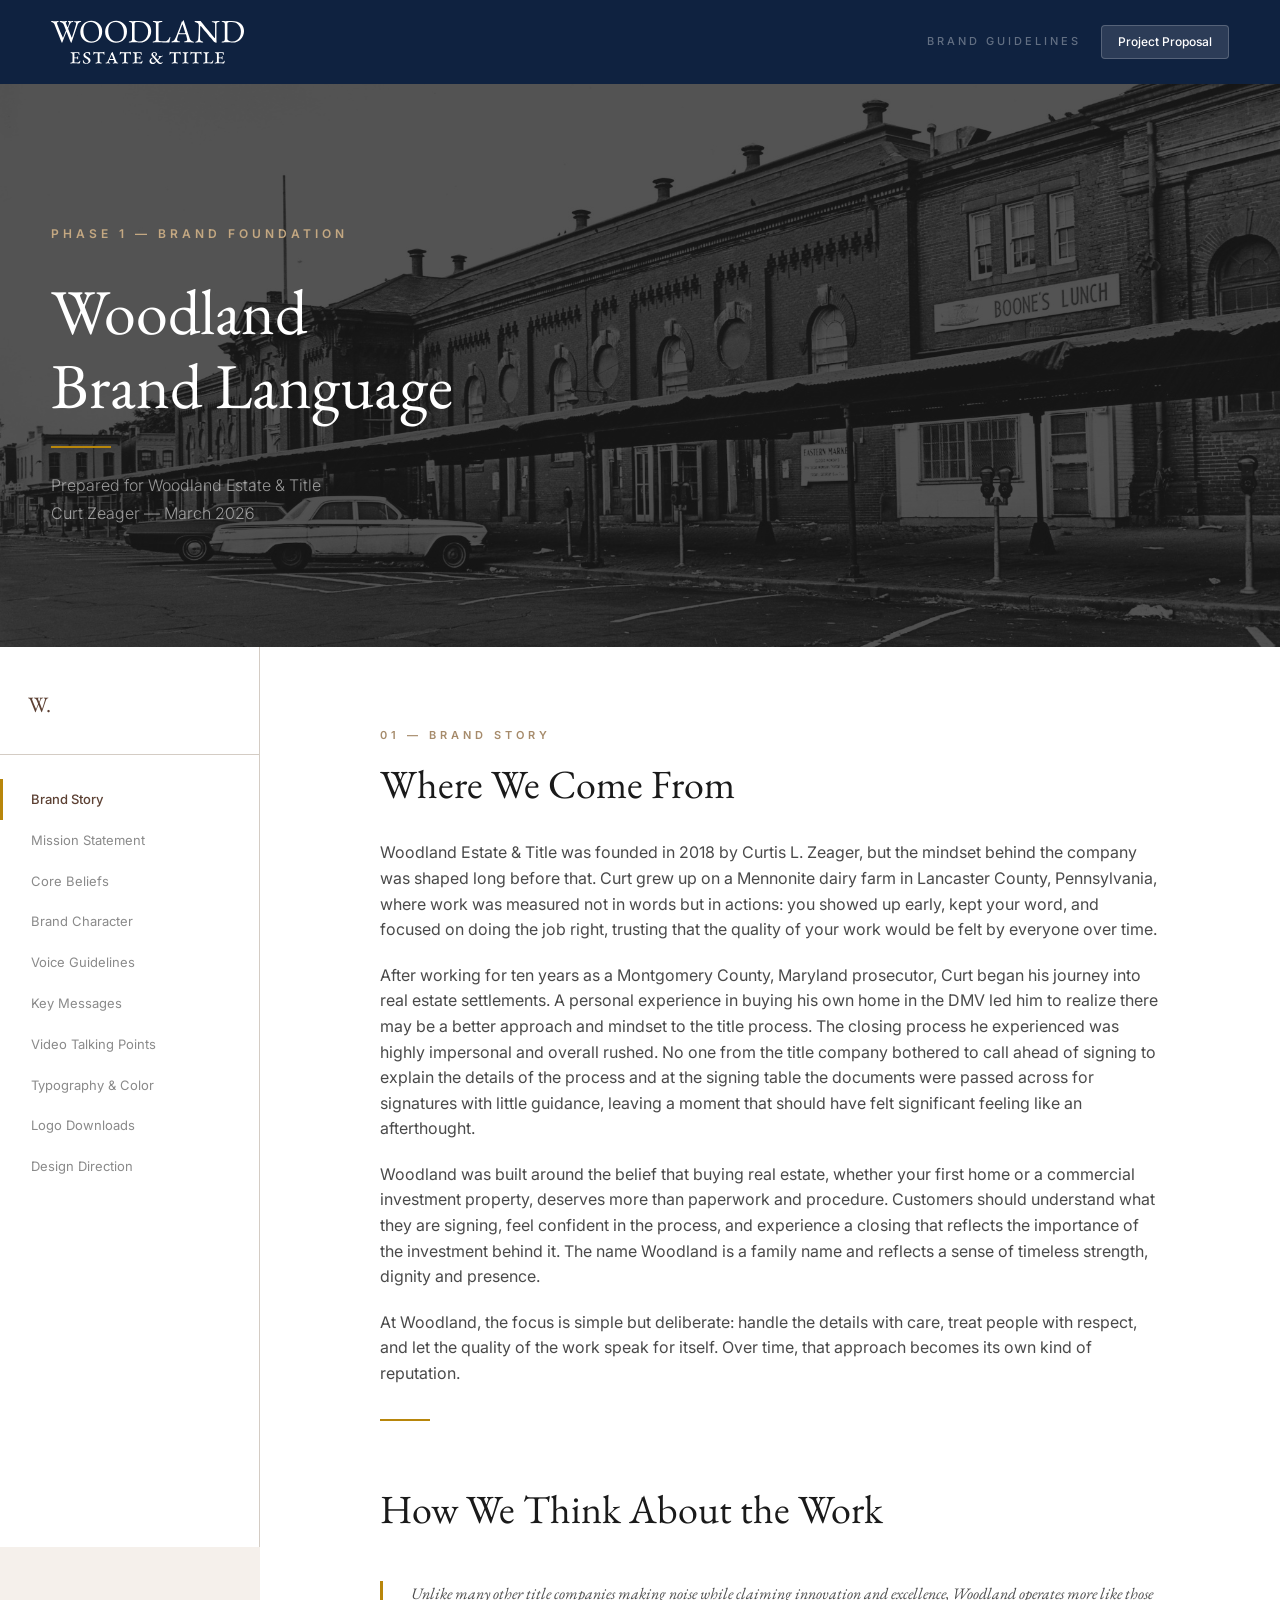
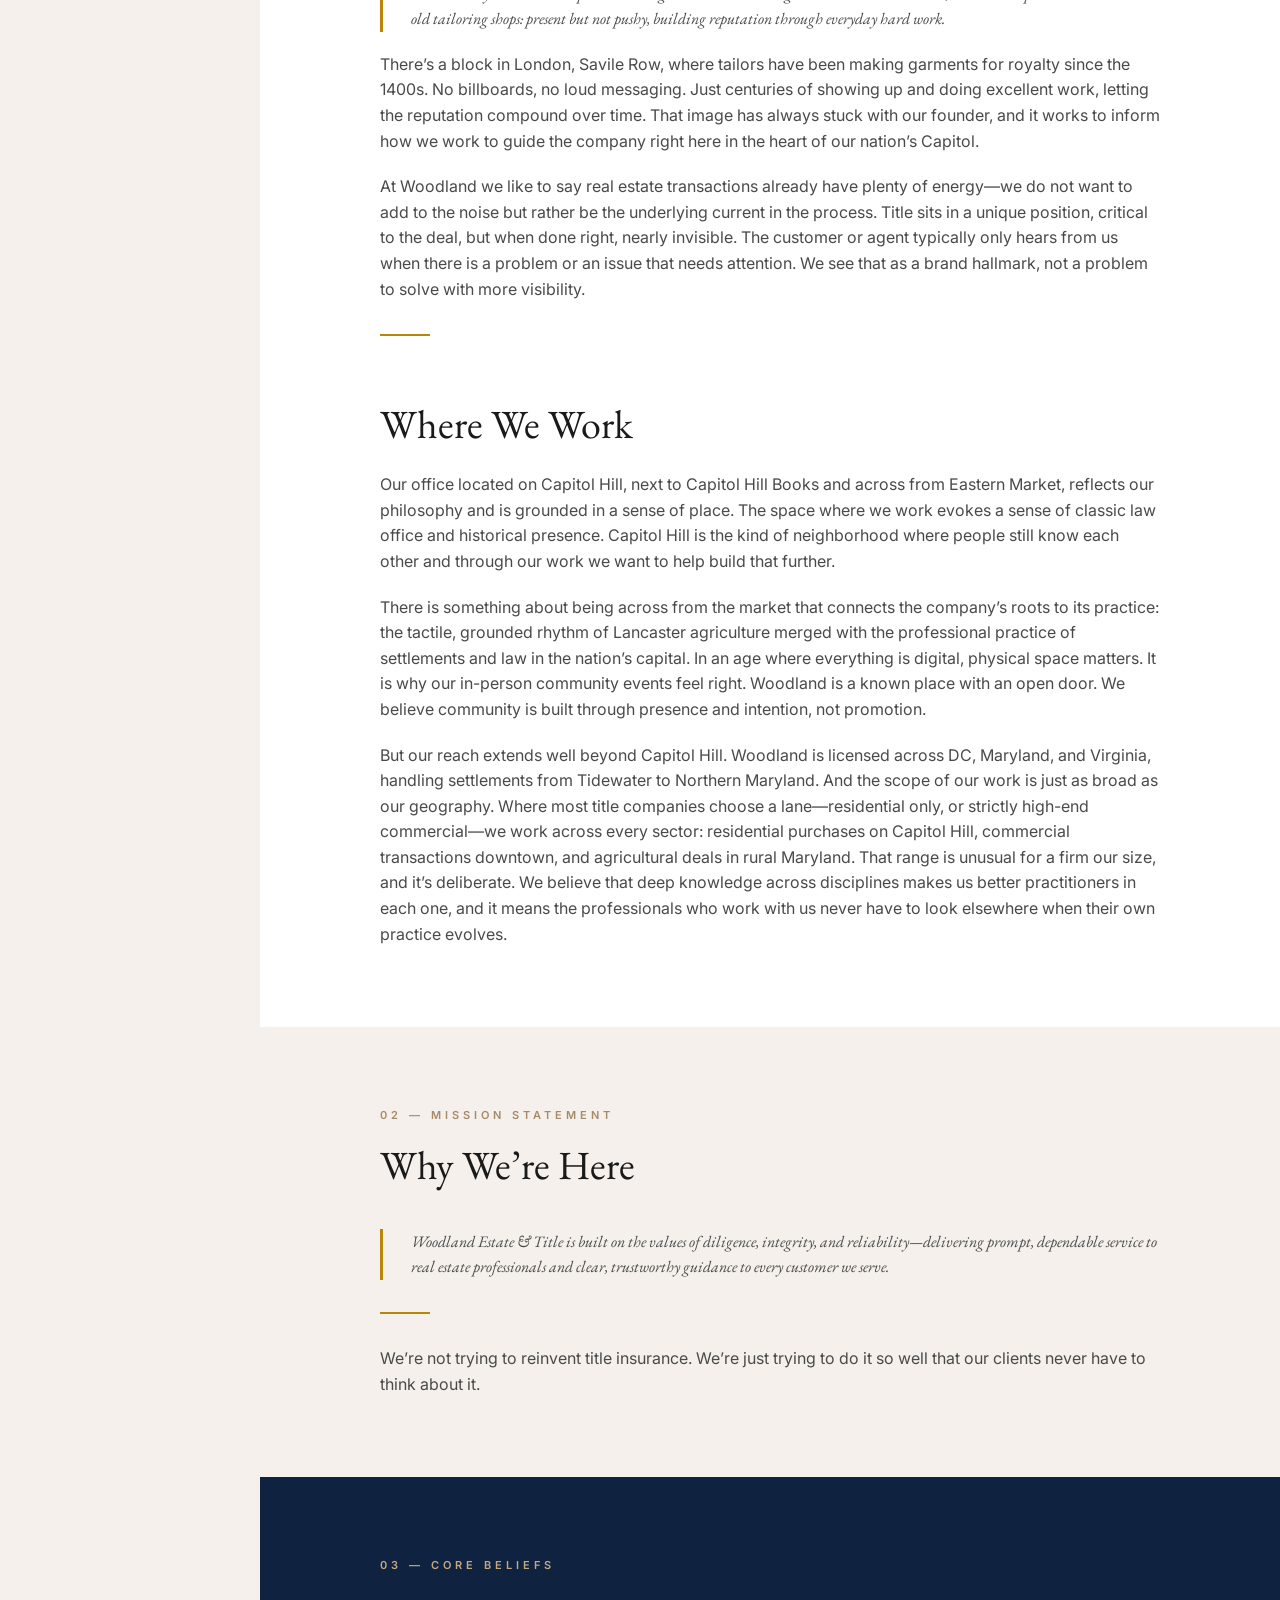
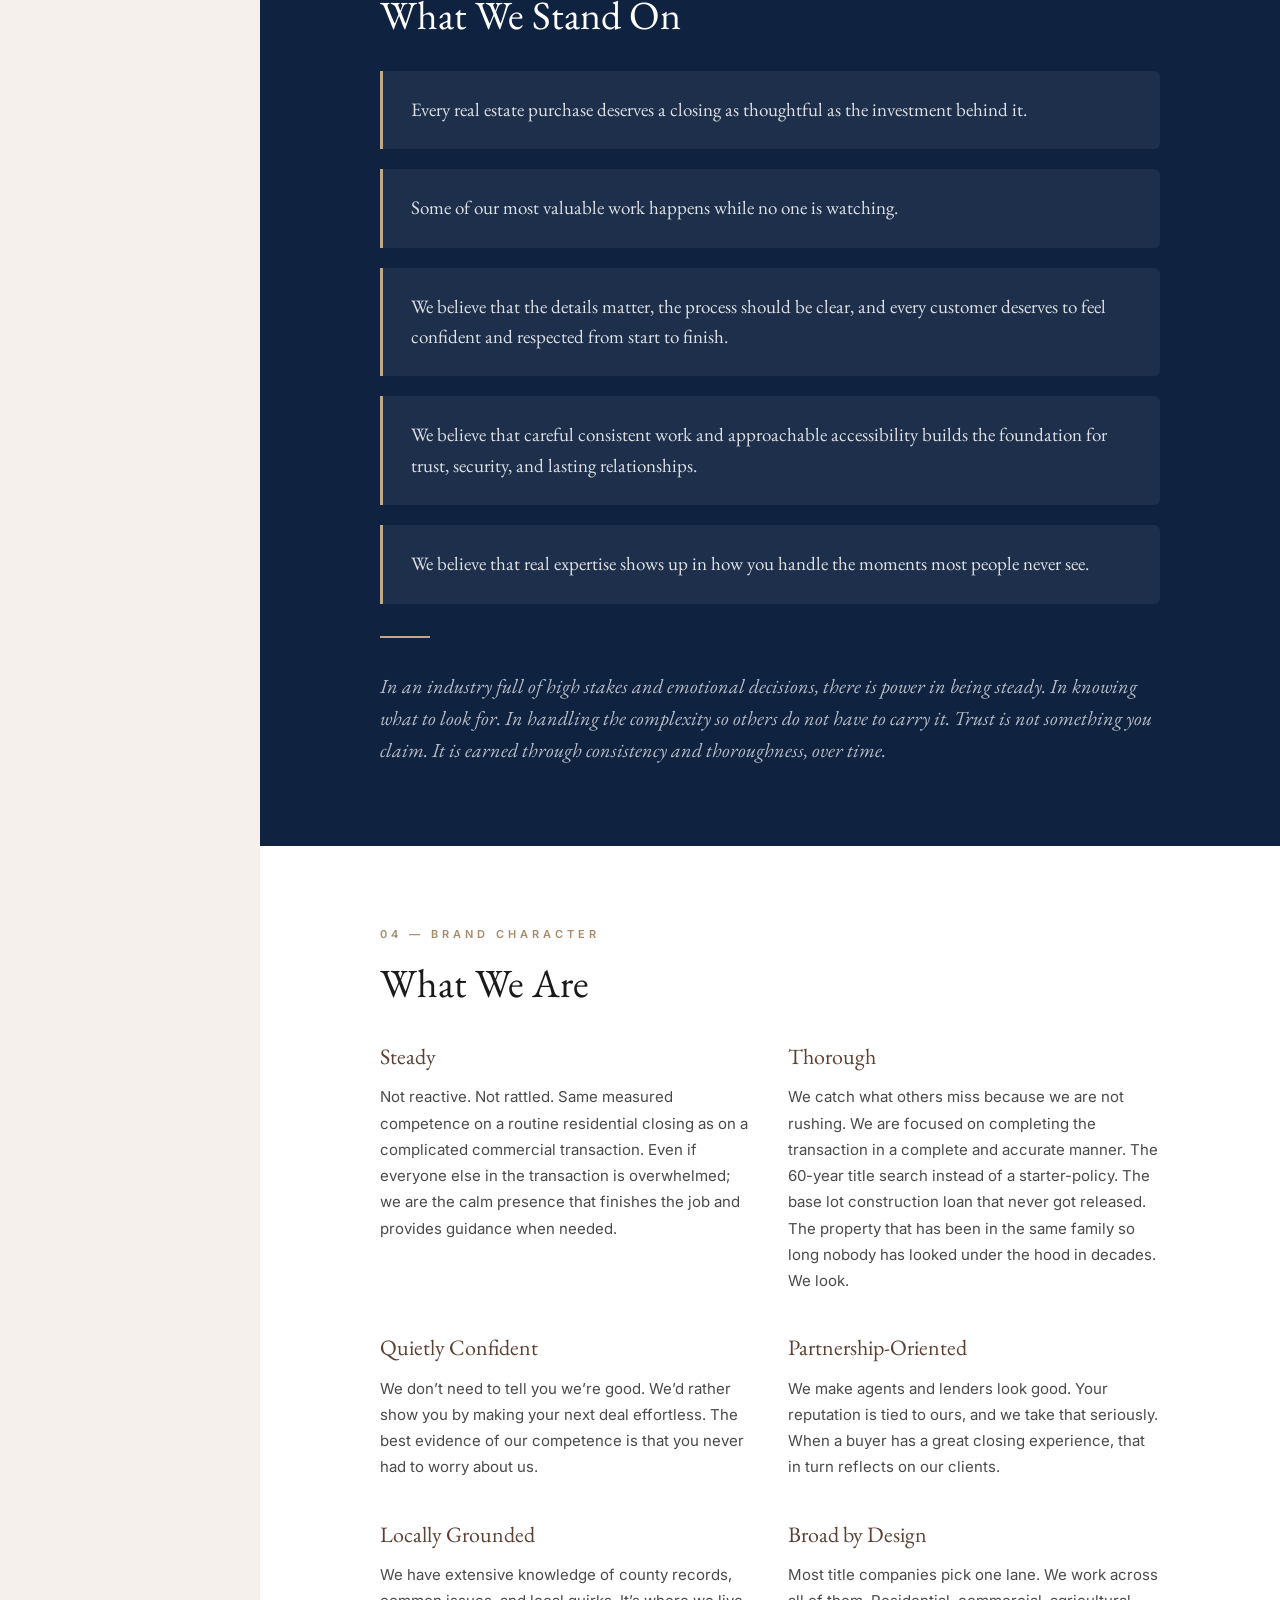
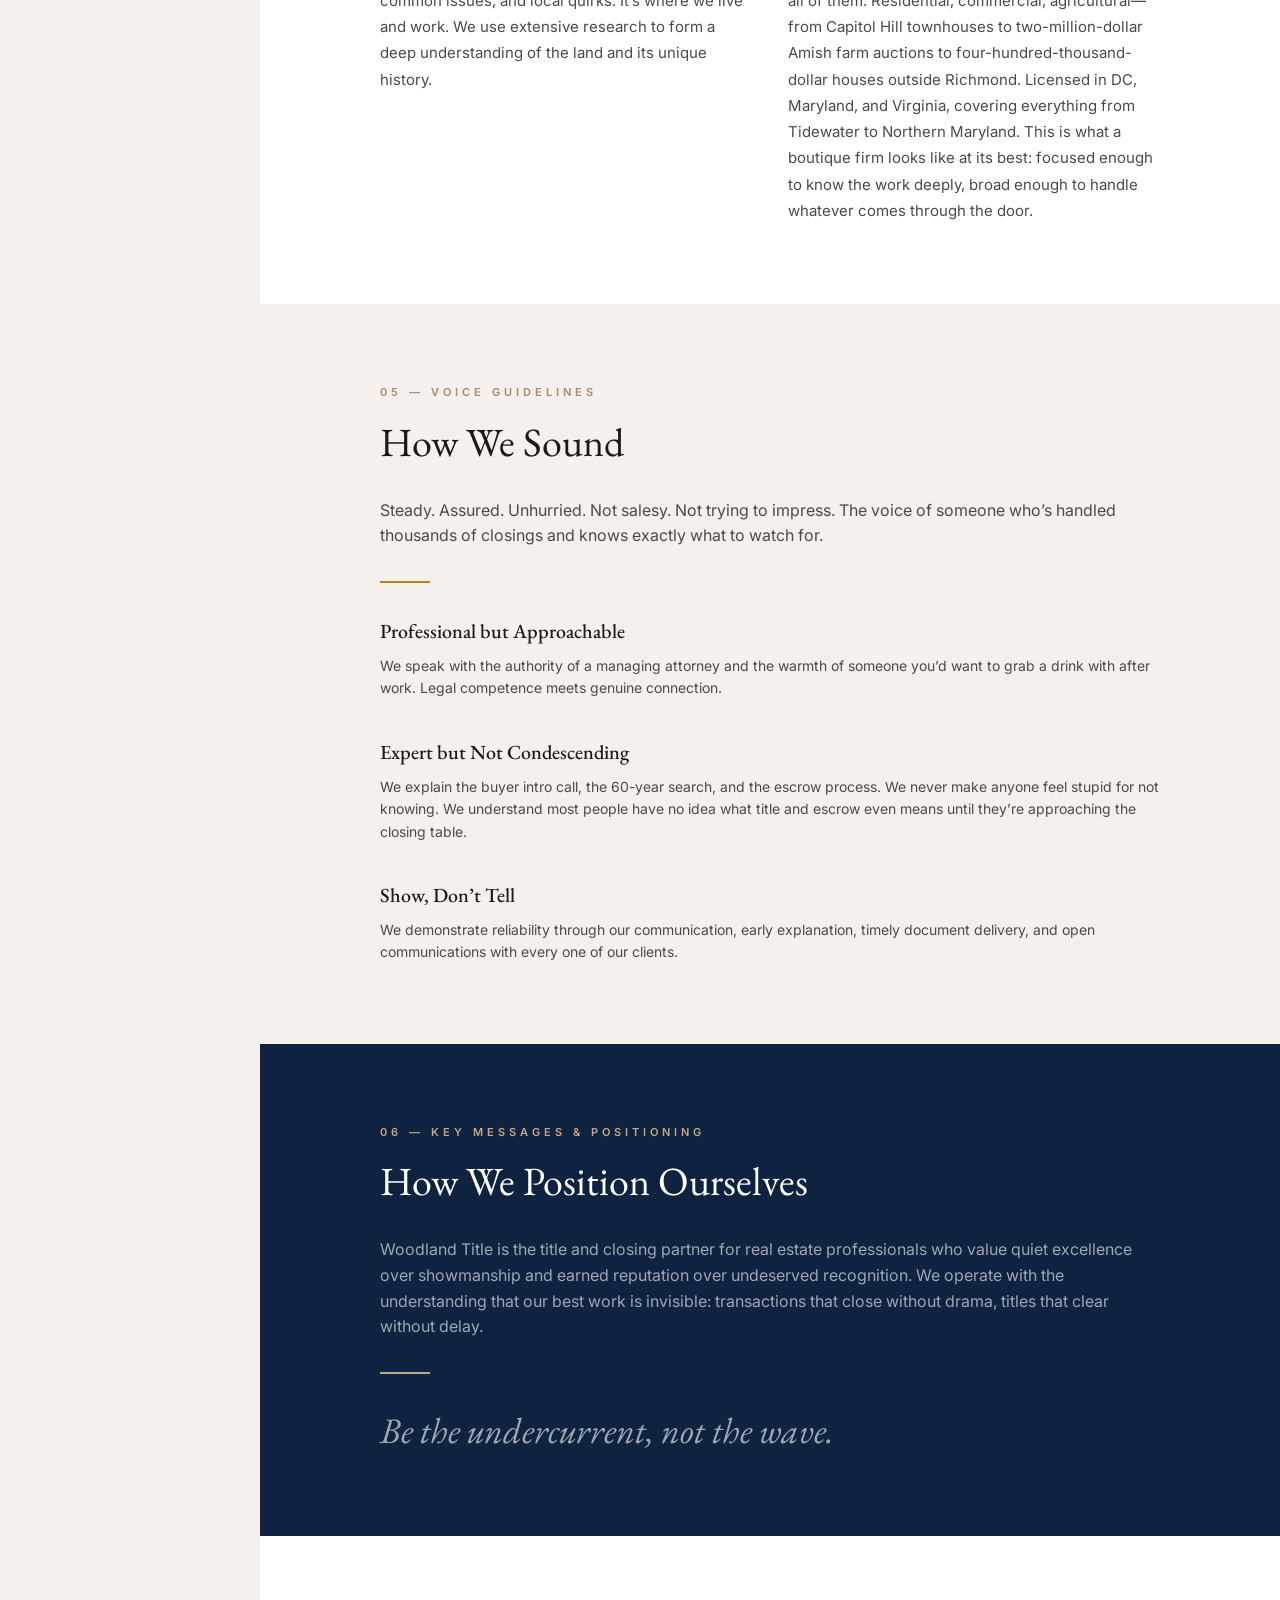
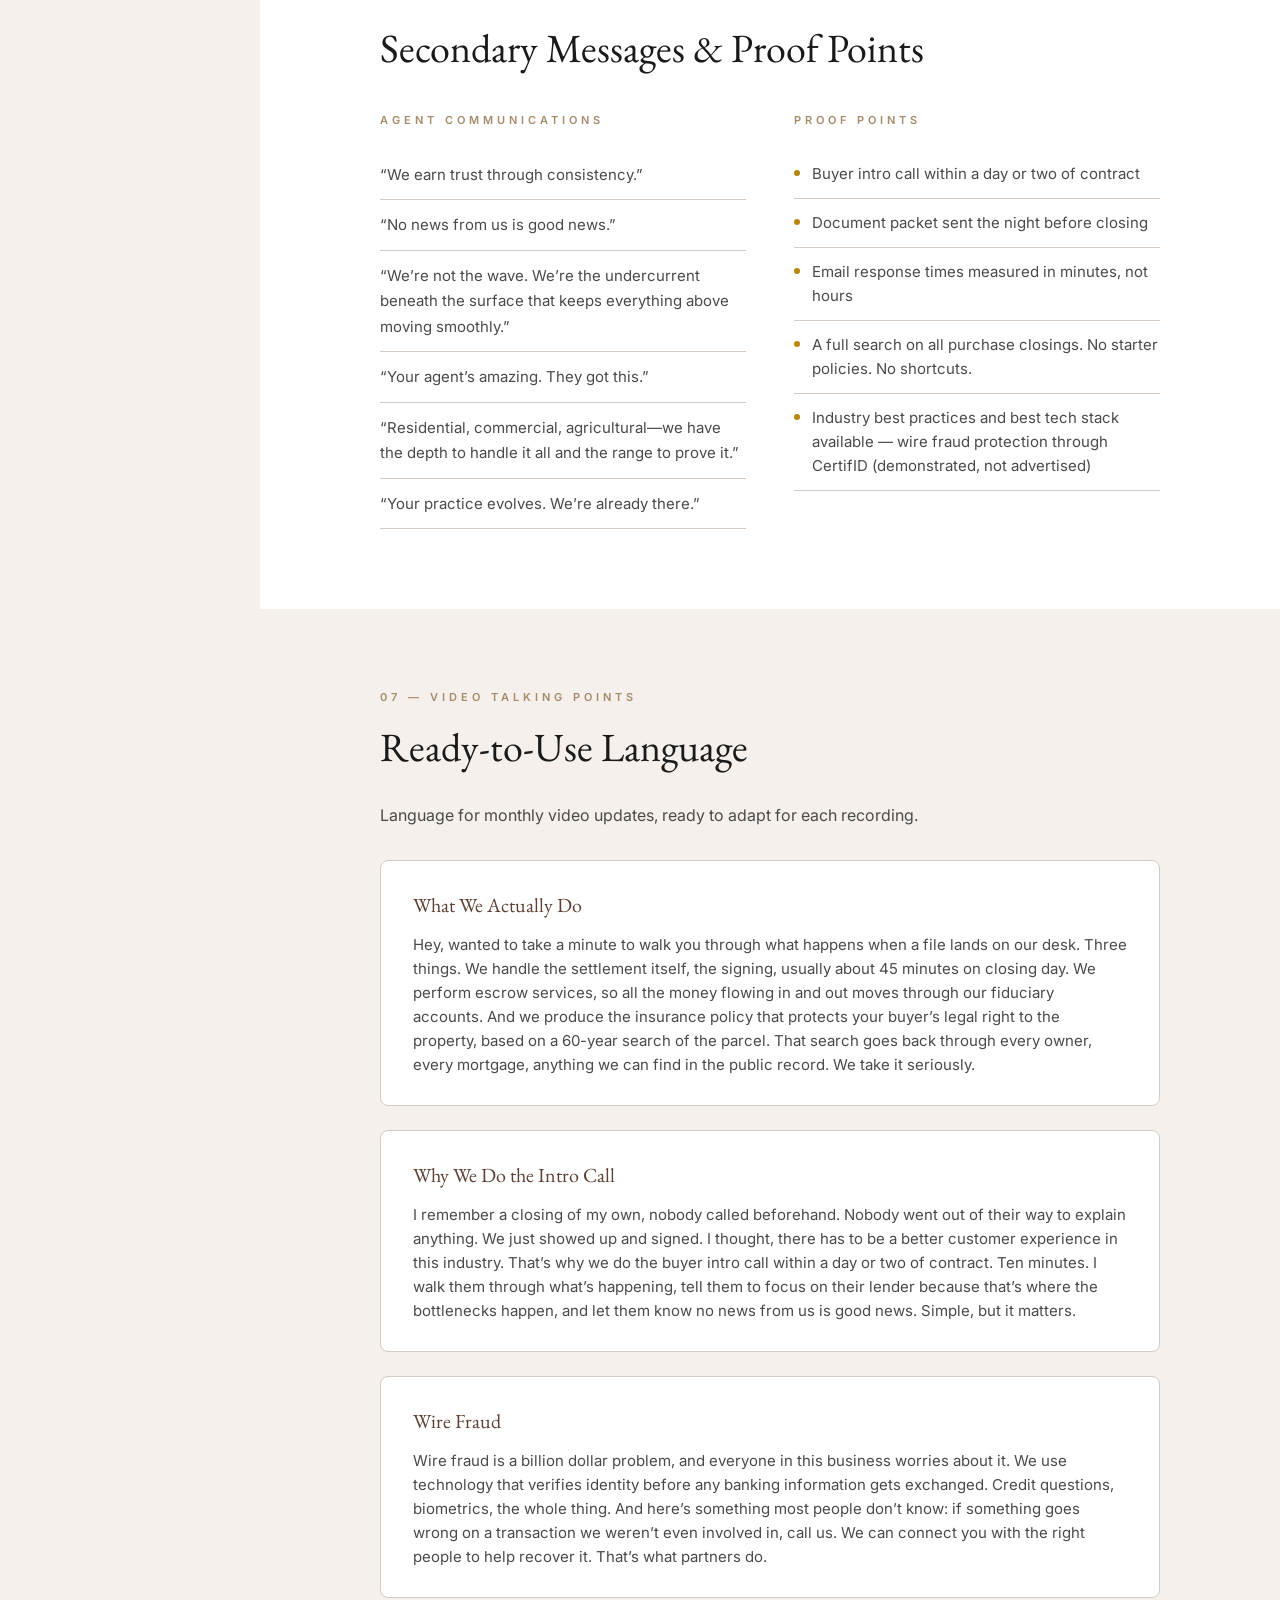
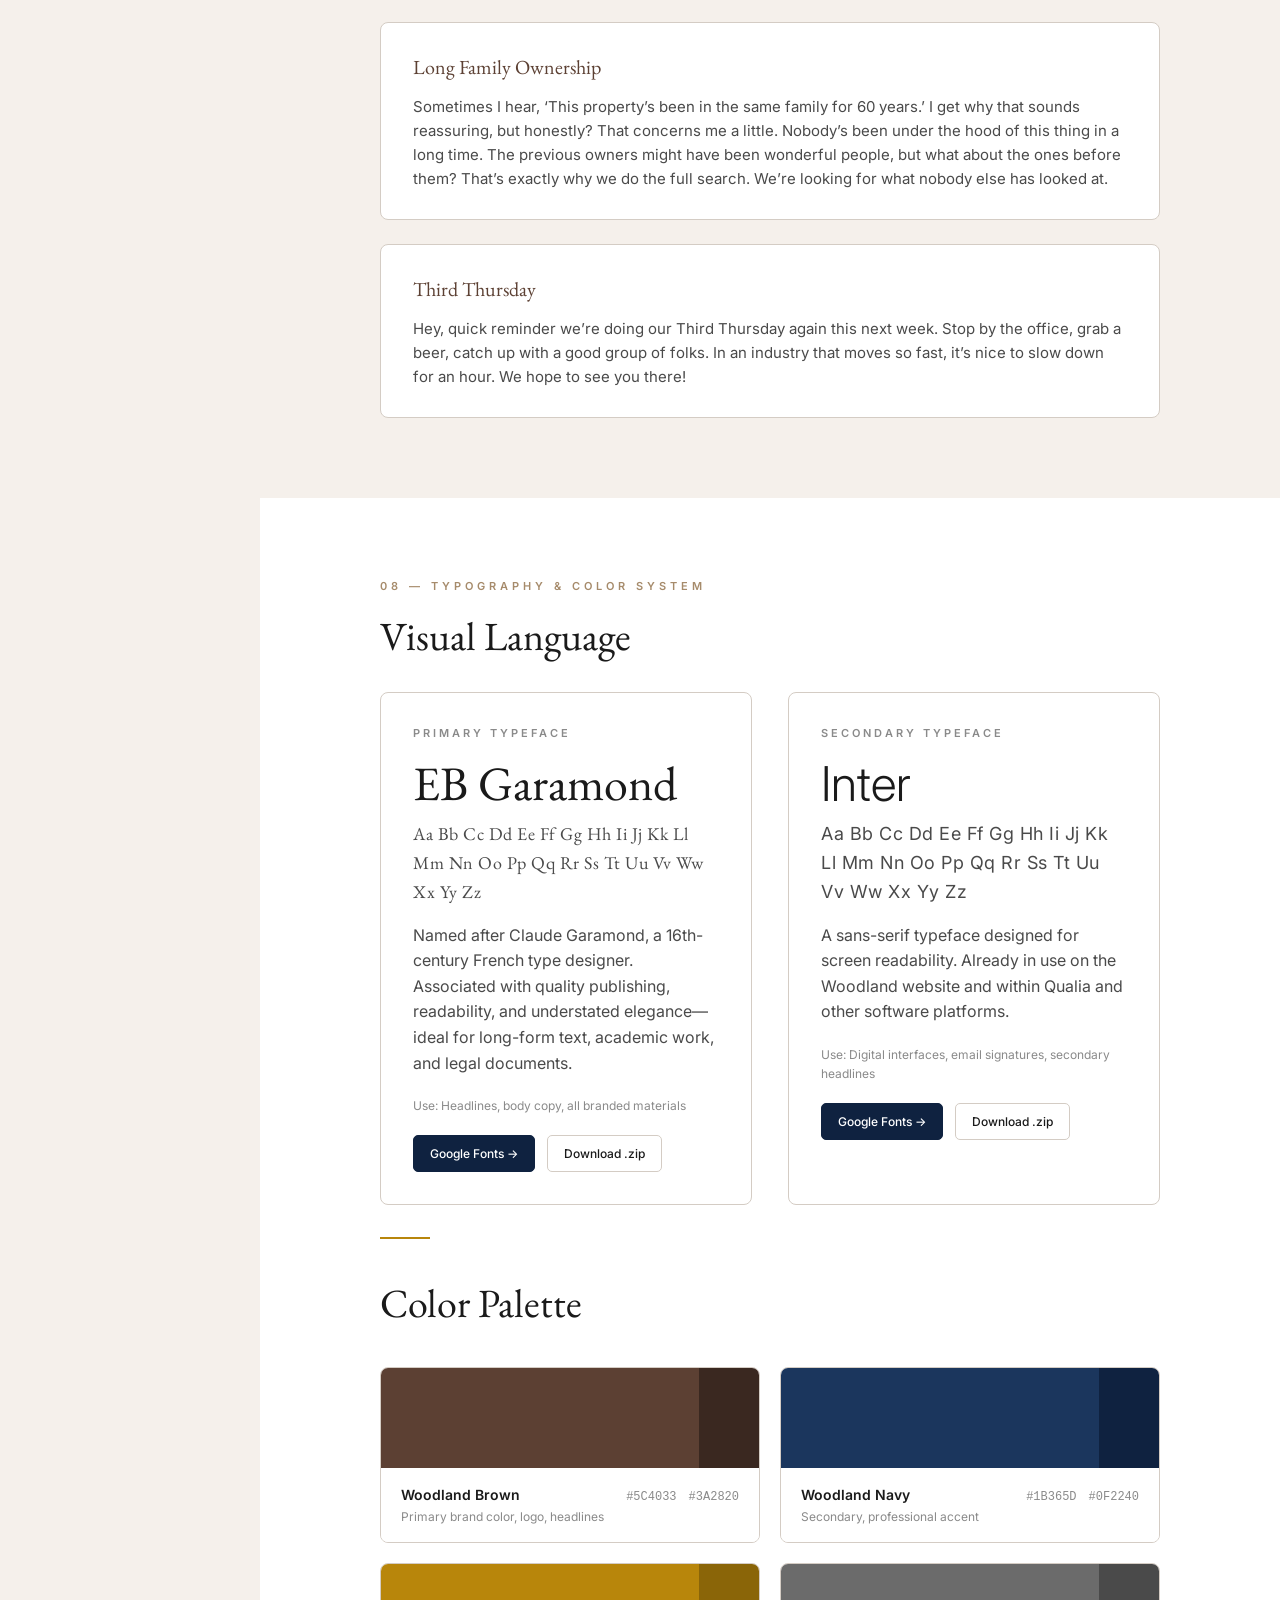
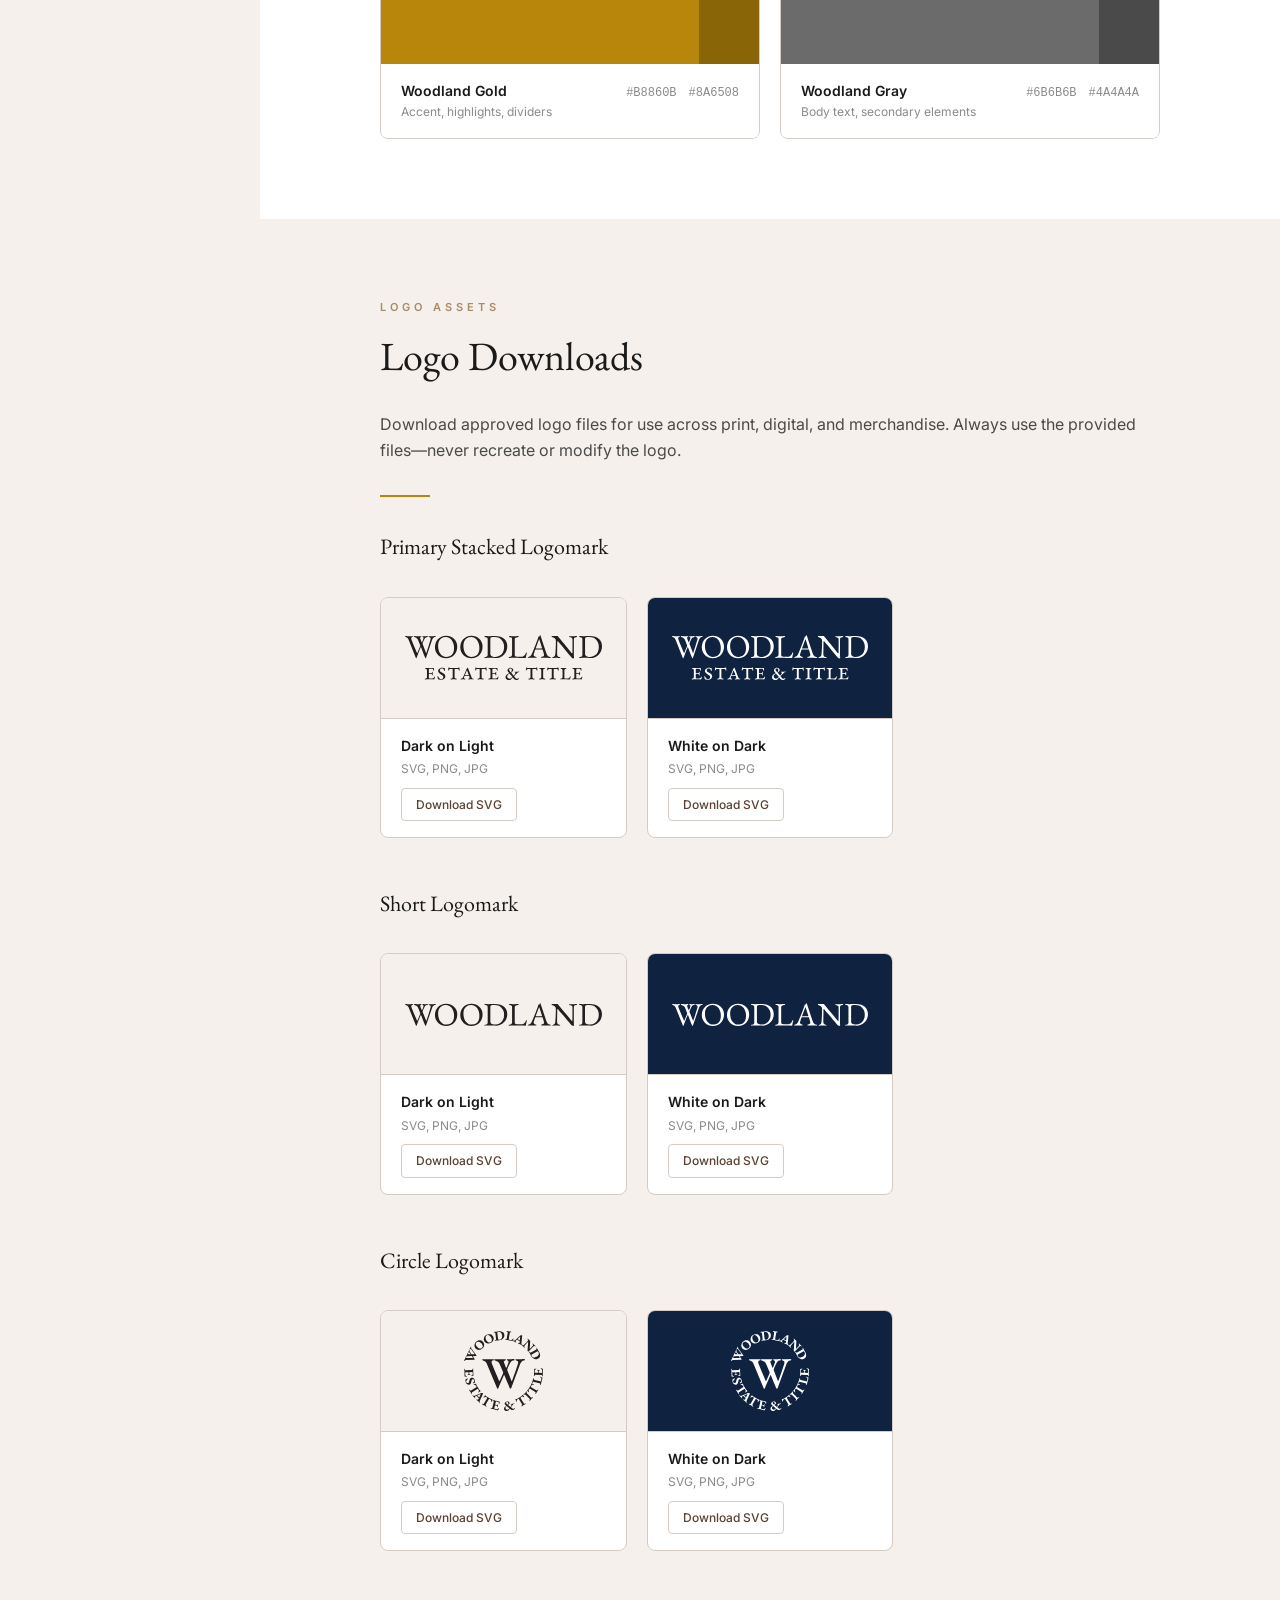
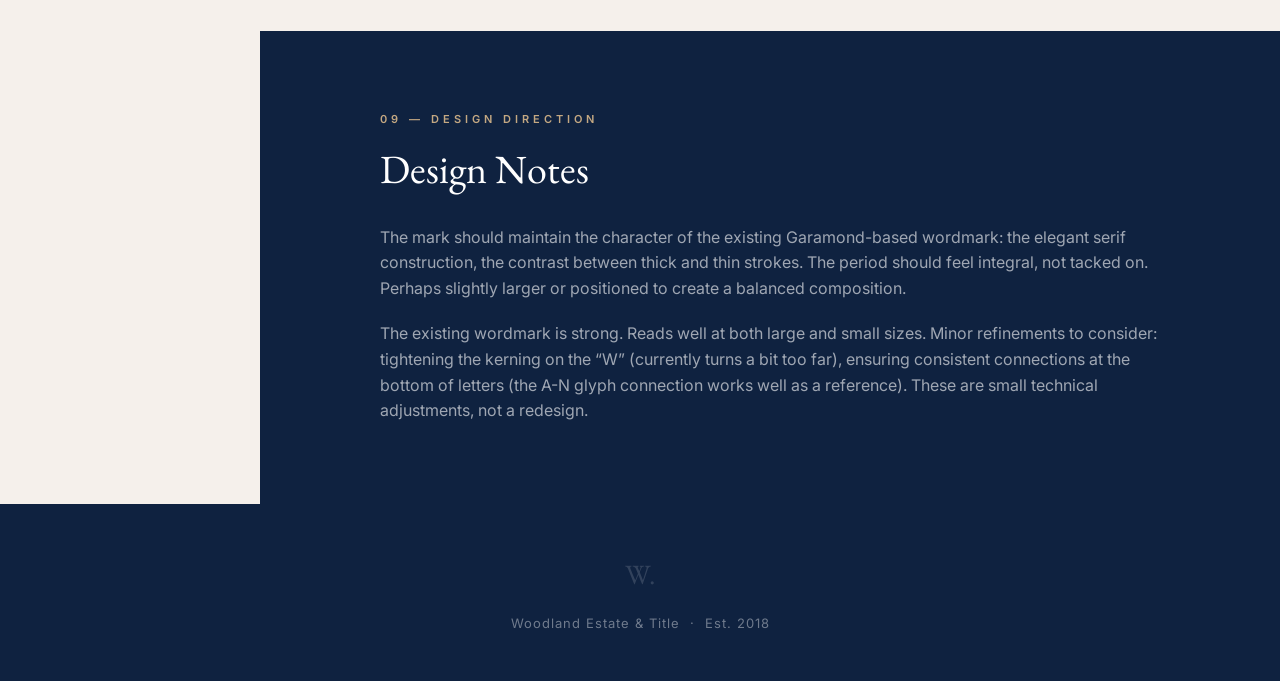
==== commit fad7e7f3: "Brand page alignment; remove pre-header bar - Brand page uses shared gutter/content-max + stacked-wh" ====
--- a/brand.html
+++ b/brand.html
@@ -30,7 +30,9 @@
       --serif: 'EB Garamond', Georgia, serif;
       --sans: 'Inter', -apple-system, sans-serif;
       --nav-width: 260px;
-      --content-max: 820px;
+      --content-max: 1300px;
+      --content-narrow: 780px;
+      --gutter: max(clamp(24px, 4vw, 56px), calc((100vw - var(--content-max)) / 2));
     }
 
     html { scroll-behavior: smooth; }
@@ -45,14 +47,15 @@
     /* ─── TOP HEADER ─── */
     .top-header {
       background: var(--bg-dark);
-      padding: 20px 60px;
+      padding: 20px var(--gutter);
       display: flex;
       align-items: center;
       justify-content: space-between;
     }
     .top-header img {
-      height: 14px;
+      height: 44px;
       width: auto;
+      display: block;
     }
     .top-header-tag {
       font-size: 11px;
@@ -66,7 +69,7 @@
     .hero {
       position: relative;
       color: var(--text-white);
-      padding: 140px 60px 120px;
+      padding: 140px var(--gutter) 120px;
       overflow: hidden;
       min-height: 480px;
       display: flex;
@@ -173,10 +176,10 @@
 
     /* ─── SECTIONS ─── */
     .section {
-      padding: 80px 60px;
+      padding: 80px var(--gutter);
     }
     .section-inner {
-      max-width: var(--content-max);
+      max-width: var(--content-narrow);
       margin: 0 auto;
     }
     .section-alt {
@@ -717,7 +720,7 @@
 
   <!-- ─── TOP HEADER ─── -->
   <div class="top-header">
-    <img src="assets/woodland-logo-full.svg" alt="Woodland Estate & Title">
+    <img src="assets/woodland-stacked-white.svg" alt="Woodland Estate & Title">
     <div style="display: flex; align-items: center; gap: 20px;">
       <span class="top-header-tag">Brand Guidelines</span>
       <a href="https://woodlandtitleproposal.netlify.app/" target="_blank" style="font-size: 12px; font-weight: 500; color: var(--text-white); background: rgba(255,255,255,0.12); border: 1px solid rgba(255,255,255,0.2); padding: 6px 16px; border-radius: 4px; text-decoration: none; transition: background 0.2s;">Project Proposal</a>
